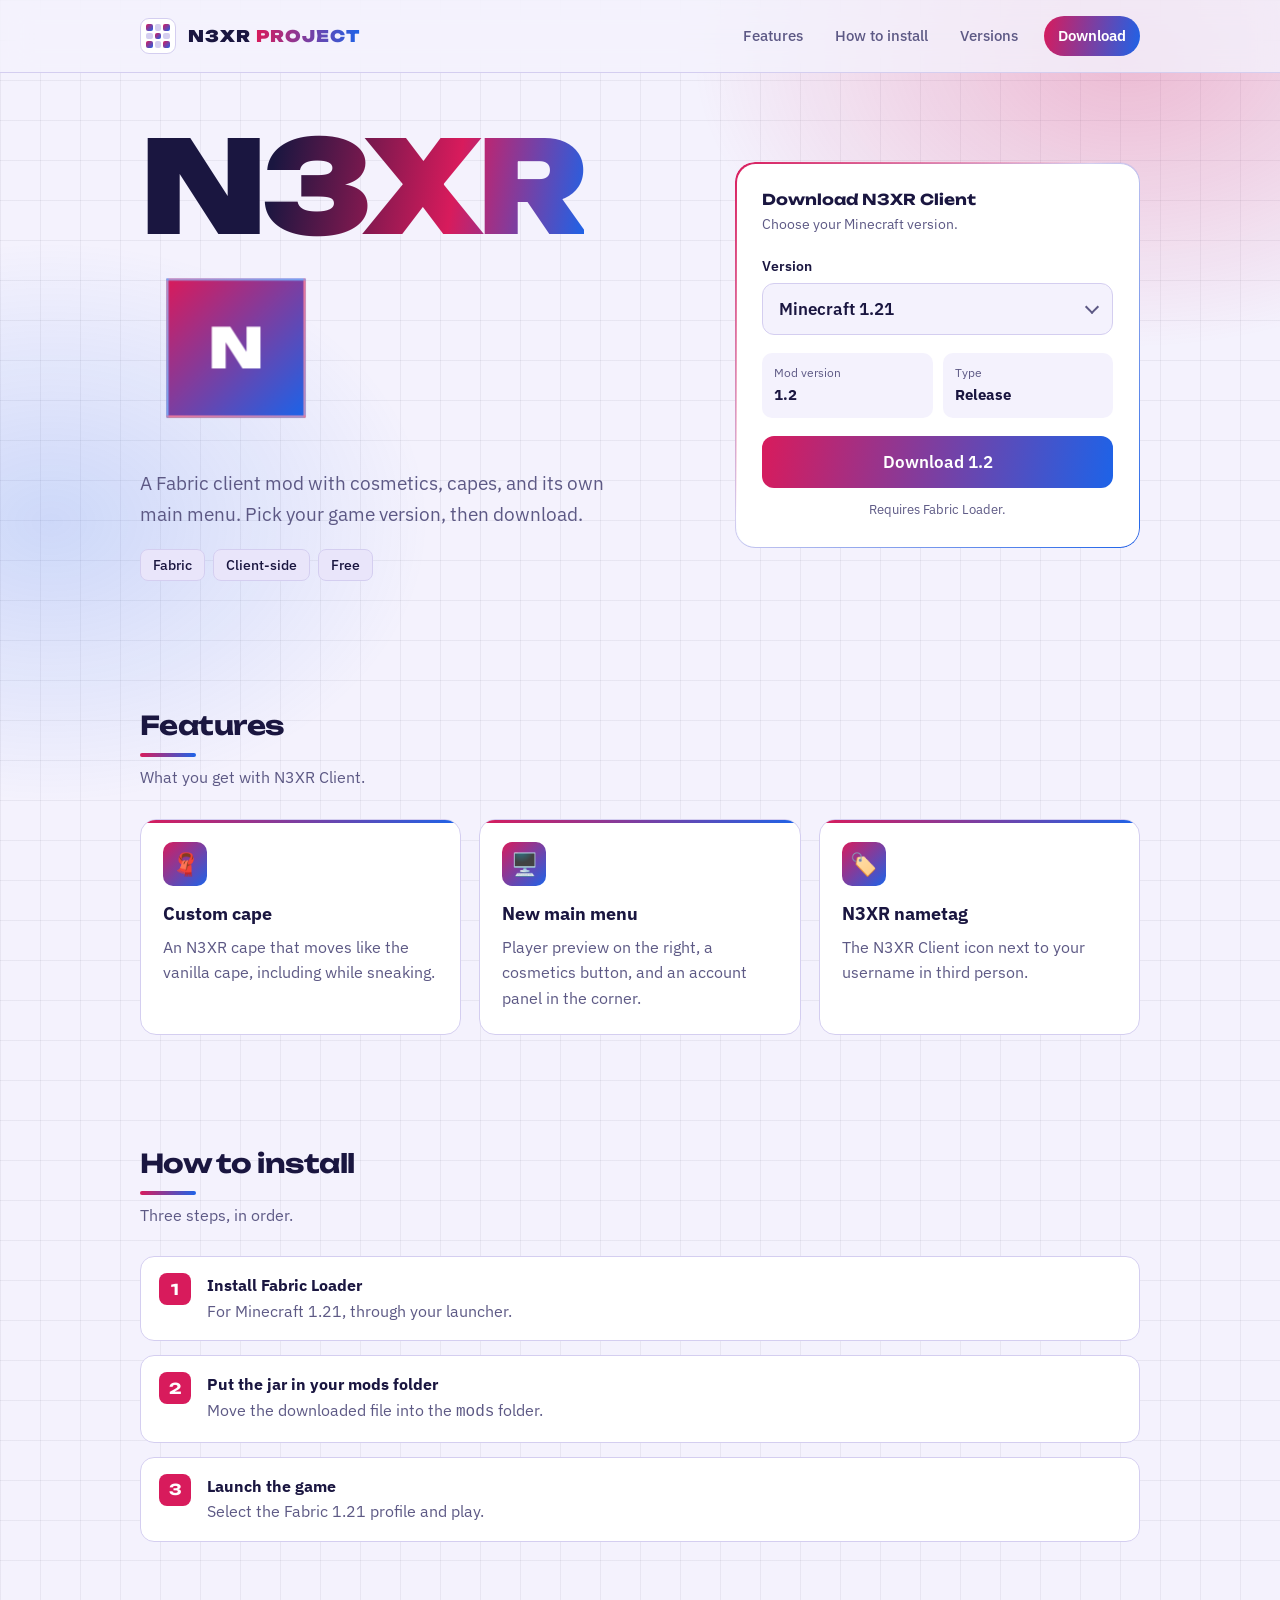
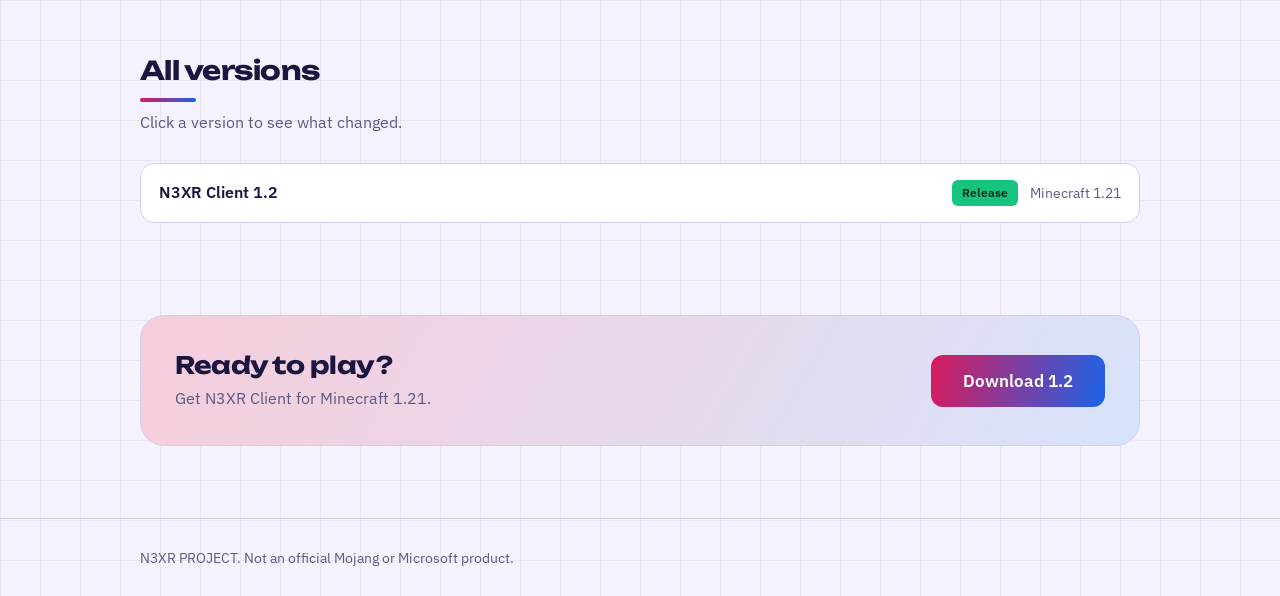
==== index.html @ c9360088 "Update index.html" ====
<!DOCTYPE html>
<html lang="en">
<head>
<meta charset="utf-8">
<meta name="viewport" content="width=device-width, initial-scale=1">
<title>N3XR PROJECT – N3XR Client</title>
<link rel="preconnect" href="https://fonts.googleapis.com">
<link rel="preconnect" href="https://fonts.gstatic.com" crossorigin>
<link href="https://fonts.googleapis.com/css2?family=Unbounded:wght@500;700;900&family=IBM+Plex+Sans:wght@400;500;600&display=swap" rel="stylesheet">
<style>
:root{
  --bg:#120e2e; --bg2:#1a1545; --card:#211b52; --ink:#f3f0ff; --muted:#b0aadd; --line:#3a3380;
  --a:#ff4f8b; --b:#5ee0ff; --on-a:#1a0a1f; --grid:rgba(255,255,255,.045);
  --display:"Unbounded","Arial Black",system-ui,sans-serif;
  --body:"IBM Plex Sans",system-ui,-apple-system,"Segoe UI",sans-serif;
}
@media (prefers-color-scheme:light){
  :root:not([data-theme="dark"]){
    --bg:#f4f2fd; --bg2:#e9e5fa; --card:#ffffff; --ink:#1a1640; --muted:#5d5985; --line:#d4cef0;
    --a:#d81b5c; --b:#1d63e8; --on-a:#ffffff; --grid:rgba(26,22,64,.06);
  }
}
*{box-sizing:border-box}
html{scroll-behavior:smooth;scroll-padding-top:84px}
body{margin:0;color:var(--ink);font:400 16px/1.6 var(--body);background:var(--bg);
  background-image:linear-gradient(var(--grid) 1px,transparent 1px),linear-gradient(90deg,var(--grid) 1px,transparent 1px);
  background-size:40px 40px}
a{color:inherit}
:focus-visible{outline:3px solid var(--b);outline-offset:3px}
.wrap{max-width:1040px;margin:0 auto;padding:0 20px}
header{position:sticky;top:0;z-index:20;background:color-mix(in srgb,var(--bg) 78%,transparent);-webkit-backdrop-filter:blur(14px);backdrop-filter:blur(14px);border-bottom:1.5px solid var(--line)}
header .wrap{display:flex;align-items:center;justify-content:space-between;gap:12px;height:72px}
.brand{display:flex;align-items:center;gap:12px;font:900 16px var(--display);letter-spacing:.06em;text-decoration:none}
.logo{width:36px;height:36px;border-radius:9px;display:grid;grid-template-columns:repeat(3,1fr);grid-template-rows:repeat(3,1fr);gap:2px;padding:5px;background:var(--card);border:1.5px solid var(--line)}
.logo i{border-radius:2px;background:var(--line)}
.logo i:nth-child(1),.logo i:nth-child(3),.logo i:nth-child(5),.logo i:nth-child(7),.logo i:nth-child(9){background:linear-gradient(135deg,var(--a),var(--b))}
.brand em{font-style:normal;background:linear-gradient(90deg,var(--a),var(--b));-webkit-background-clip:text;background-clip:text;color:transparent}
nav{display:flex;align-items:center;gap:4px}
nav a{text-decoration:none;color:var(--muted);font-weight:500;font-size:15px;padding:8px 14px;border-radius:999px;transition:background .15s,color .15s}
nav a:hover{color:var(--ink);background:var(--bg2)}
nav a.cta{margin-left:8px;color:var(--on-a);font-weight:600;background:linear-gradient(100deg,var(--a),var(--b))}
nav a.cta:hover{color:var(--on-a);filter:brightness(1.08)}
@media (max-width:640px){nav a:not(.cta){display:none}.brand{font-size:14px}}
.hero{display:grid;grid-template-columns:1.15fr .85fr;gap:48px;align-items:center;padding:56px 0 72px}
h1{font:900 clamp(56px,11vw,128px)/.9 var(--display);margin:0 0 24px;letter-spacing:-.04em;
  background:linear-gradient(100deg,var(--ink) 30%,var(--a) 70%,var(--b));-webkit-background-clip:text;background-clip:text;color:transparent}
.lead{font-size:19px;color:var(--muted);max-width:44ch;margin:0 0 20px}
.tags{display:flex;flex-wrap:wrap;gap:8px;padding:0;margin:0;list-style:none}
.tags li{border:1.5px solid var(--line);border-radius:8px;padding:4px 12px;font-size:14px;font-weight:500;background:var(--bg2)}

.dl{position:relative;background:var(--card);border:1.5px solid var(--line);border-radius:20px;padding:26px}
.dl::before{content:"";position:absolute;inset:-1.5px;border-radius:20px;padding:1.5px;
  background:linear-gradient(135deg,var(--a),transparent 45%,var(--b));
  -webkit-mask:linear-gradient(#000 0 0) content-box,linear-gradient(#000 0 0);-webkit-mask-composite:xor;mask-composite:exclude;pointer-events:none}
.dl h2{font:700 15px var(--display);margin:0 0 4px}
.dl .sm{color:var(--muted);font-size:14px;margin:0 0 20px}
label{display:block;font-weight:600;font-size:14px;margin-bottom:6px}
.selwrap{position:relative}
.selwrap::after{content:"";position:absolute;right:16px;top:50%;width:8px;height:8px;border-right:2px solid var(--muted);border-bottom:2px solid var(--muted);transform:translateY(-70%) rotate(45deg);pointer-events:none}
select{appearance:none;-webkit-appearance:none;width:100%;padding:14px 40px 14px 16px;font:600 17px var(--body);color:var(--ink);background:var(--bg);border:1.5px solid var(--line);border-radius:12px;cursor:pointer}
select:hover{border-color:var(--b)}
.info{display:grid;grid-template-columns:1fr 1fr;gap:10px;margin:18px 0}
.info div{background:var(--bg);border-radius:10px;padding:10px 12px}
.info small{display:block;color:var(--muted);font-size:12px}
.info b{font-size:15px}
.btn{display:block;width:100%;text-align:center;font:600 17px var(--body);padding:15px;border-radius:12px;text-decoration:none;border:0;cursor:pointer;
  color:var(--on-a);background:linear-gradient(100deg,var(--a),var(--b));transition:transform .15s,filter .15s}
.btn:hover{transform:translateY(-2px);filter:brightness(1.08)}
.btn[aria-disabled="true"]{opacity:.4;pointer-events:none}
.note{color:var(--muted);font-size:13px;text-align:center;margin:12px 0 0}

section{padding:56px 0}
h2.sec{font:700 26px var(--display);margin:0 0 8px;letter-spacing:-.02em}
.sub{color:var(--muted);margin:0 0 28px;max-width:60ch}
.feat{display:grid;grid-template-columns:repeat(auto-fit,minmax(250px,1fr));gap:18px}
.fc{background:var(--card);border:1.5px solid var(--line);border-radius:16px;padding:22px}
.fc .ic{width:44px;height:44px;border-radius:10px;display:grid;place-items:center;font-size:22px;margin-bottom:14px;background:linear-gradient(135deg,var(--a),var(--b))}
.fc h3{margin:0 0 6px;font-size:18px}
.fc p{margin:0;color:var(--muted)}

.steps{counter-reset:s;display:grid;gap:14px;padding:0;margin:0;list-style:none}
.steps li{counter-increment:s;display:flex;gap:16px;align-items:flex-start;background:var(--card);border:1.5px solid var(--line);border-radius:14px;padding:16px 18px}
.steps li::before{content:counter(s);flex:none;width:32px;height:32px;border-radius:8px;background:var(--a);color:var(--on-a);font:700 15px var(--display);display:grid;place-items:center}
.steps b{display:block}
.steps span{color:var(--muted)}

.v{background:var(--card);border:1.5px solid var(--line);border-radius:14px;margin-bottom:12px}
.v summary{display:flex;flex-wrap:wrap;align-items:center;gap:12px;padding:16px 18px;cursor:pointer;list-style:none}
.v summary::-webkit-details-marker{display:none}
.v .name{font-weight:600;flex:1 1 200px}
.v .meta{color:var(--muted);font-size:14px}
.badge{font-size:12px;font-weight:600;padding:3px 10px;border-radius:6px}
.release{background:#16c47f;color:#04271a}.beta{background:#ffc247;color:#3d2600}.alpha{background:#ff7a9a;color:#3d0618}
.v .body{padding:4px 18px 18px;border-top:1px solid var(--line)}
.v ul{margin:14px 0;padding-left:20px}
.v .btn{display:inline-block;width:auto;padding:10px 22px;font-size:15px}
footer{border-top:1px solid var(--line);padding:28px 0;color:var(--muted);font-size:14px}

body::before{content:"";position:fixed;inset:0;z-index:-1;pointer-events:none;
  background:radial-gradient(620px 420px at 88% 6%,color-mix(in srgb,var(--a) 26%,transparent),transparent 70%),
  radial-gradient(540px 400px at 4% 58%,color-mix(in srgb,var(--b) 18%,transparent),transparent 70%)}
.titlerow{display:flex;align-items:center;flex-wrap:wrap;gap:8px 20px;margin-bottom:24px}
.titlerow h1{margin:0}
.stage{--s:clamp(72px,16vw,128px);width:calc(var(--s)*1.5);height:calc(var(--s)*1.5);display:grid;place-items:center;perspective:800px}
.cube{position:relative;width:var(--s);height:var(--s);transform-style:preserve-3d;animation:spin 18s linear infinite}
.cube b{position:absolute;inset:0;display:grid;place-items:center;font:900 calc(var(--s)*.4) var(--display);color:var(--on-a);
  border:2px solid rgba(255,255,255,.4);background:linear-gradient(135deg,var(--a),var(--b))}
.cube b:nth-child(1){transform:translateZ(calc(var(--s)/2))}
.cube b:nth-child(2){transform:rotateY(90deg) translateZ(calc(var(--s)/2));filter:brightness(.85)}
.cube b:nth-child(3){transform:rotateY(180deg) translateZ(calc(var(--s)/2));filter:brightness(.7)}
.cube b:nth-child(4){transform:rotateY(-90deg) translateZ(calc(var(--s)/2));filter:brightness(.85)}
.cube b:nth-child(5){transform:rotateX(90deg) translateZ(calc(var(--s)/2));filter:brightness(1.15)}
.cube b:nth-child(6){transform:rotateX(-90deg) translateZ(calc(var(--s)/2));filter:brightness(.6)}
@keyframes spin{from{transform:rotateX(-24deg) rotateY(0)}to{transform:rotateX(-24deg) rotateY(360deg)}}
h2.sec::after{content:"";display:block;width:56px;height:4px;border-radius:4px;margin-top:12px;background:linear-gradient(90deg,var(--a),var(--b))}
.fc{position:relative;overflow:hidden;transition:transform .2s,border-color .2s}
.fc::before{content:"";position:absolute;left:0;right:0;top:0;height:3px;background:linear-gradient(90deg,var(--a),var(--b))}
.fc:hover{transform:translateY(-4px);border-color:var(--b)}
.steps li{transition:border-color .2s}.steps li:hover{border-color:var(--a)}
.v{transition:border-color .2s}.v:hover,.v[open]{border-color:var(--b)}
.band{padding:24px 0 72px}
.bandin{display:flex;flex-wrap:wrap;align-items:center;justify-content:space-between;gap:20px;padding:34px;border-radius:24px;border:1.5px solid var(--line);
  background:linear-gradient(120deg,color-mix(in srgb,var(--a) 22%,var(--card)),color-mix(in srgb,var(--b) 18%,var(--card)))}
.bandin h2{font:700 24px var(--display);margin:0 0 6px;letter-spacing:-.02em}
.bandin p{margin:0;color:var(--muted)}
.bandin .btn{width:auto;padding:15px 32px}
@media (max-width:760px){.bandin{padding:26px}.bandin .btn{width:100%}}
@media (prefers-reduced-motion:reduce){.cube{animation:none;transform:rotateX(-24deg) rotateY(-30deg)}.fc,.steps li,.v{transition:none}}
@media (max-width:760px){.hero{grid-template-columns:1fr;gap:36px;padding-top:32px}}
@media (prefers-reduced-motion:reduce){html{scroll-behavior:auto}.btn{transition:none}}
</style>
</head>
<body>
<header>
  <div class="wrap">
    <a class="brand" href="#" aria-label="N3XR PROJECT">
      <span class="logo" aria-hidden="true"><i></i><i></i><i></i><i></i><i></i><i></i><i></i><i></i><i></i></span>
      <span>N3XR <em>PROJECT</em></span>
    </a>
    <nav aria-label="Main navigation">
      <a href="#fitur">Features</a>
      <a href="#pasang">How to install</a>
      <a href="#versi">Versions</a>
      <a class="cta" href="#unduh">Download</a>
    </nav>
  </div>
</header>

<main class="wrap">
  <div class="hero">
    <div>
      <div class="titlerow">
        <h1>N3XR</h1>
        <div class="stage" aria-hidden="true"><div class="cube"><b>N</b><b>3</b><b>X</b><b>R</b><b></b><b></b></div></div>
      </div>
      <p class="lead">A Fabric client mod with cosmetics, capes, and its own main menu. Pick your game version, then download.</p>
      <ul class="tags" aria-label="Quick info"><li>Fabric</li><li>Client-side</li><li>Free</li></ul>
    </div>

    <div class="dl" id="unduh" role="group" aria-labelledby="dl-title">
      <h2 id="dl-title">Download N3XR Client</h2>
      <p class="sm">Choose your Minecraft version.</p>
      <label for="sel-mc">Version</label>
      <div class="selwrap"><select id="sel-mc"></select></div>
      <div class="info" aria-live="polite">
        <div><small>Mod version</small><b id="i-ver">-</b></div>
        <div><small>Type</small><b id="i-type">-</b></div>
      </div>
      <a class="btn" id="dl-btn" href="#">Download</a>
      <p class="note" id="note"></p>
    </div>
  </div>

  <section id="fitur">
    <h2 class="sec">Features</h2>
    <p class="sub">What you get with N3XR Client.</p>
    <div class="feat" id="features"></div>
  </section>

  <section id="pasang">
    <h2 class="sec">How to install</h2>
    <p class="sub">Three steps, in order.</p>
    <ol class="steps">
      <li><div><b>Install Fabric Loader</b><span>For Minecraft 1.21, through your launcher.</span></div></li>
      <li><div><b>Put the jar in your mods folder</b><span>Move the downloaded file into the <code>mods</code> folder.</span></div></li>
      <li><div><b>Launch the game</b><span>Select the Fabric 1.21 profile and play.</span></div></li>
    </ol>
  </section>

  <section id="versi">
    <h2 class="sec">All versions</h2>
    <p class="sub">Click a version to see what changed.</p>
    <div id="list"></div>
  </section>
  <section class="band" aria-label="Download">
    <div class="bandin">
      <div><h2>Ready to play?</h2><p>Get N3XR Client for Minecraft 1.21.</p></div>
      <a class="btn" id="band-btn" href="#">Download</a>
    </div>
  </section>
</main>

<footer><div class="wrap">N3XR PROJECT. Not an official Mojang or Microsoft product.</div></footer>

<script>
/* ============ EDIT THIS SECTION ============ */

const FEATURES = [
  {i:"🧣", t:"Custom cape", d:"An N3XR cape that moves like the vanilla cape, including while sneaking."},
  {i:"🖥️", t:"New main menu", d:"Player preview on the right, a cosmetics button, and an account panel in the corner."},
  {i:"🏷️", t:"N3XR nametag", d:"The N3XR Client icon next to your username in third person."}
];

/* Add new versions at the top. type: "release" | "beta" | "alpha" */
const VERSIONS = [
  { version:"1.2", type:"release", mc:"1.21", date:"",
    url:"https://sfile.co/SjleaJq7cVg",
    changelog:["N3XR Client 1.2 for Minecraft 1.21."] }
];
/* ========================================= */

const $ = id => document.getElementById(id);
const typeLabel = {release:"Release", beta:"Beta", alpha:"Alpha"};

const mcList = [...new Set(VERSIONS.map(v => v.mc))];
$("sel-mc").innerHTML = mcList.map(m => `<option value="${m}">Minecraft ${m}</option>`).join("");

function pick(){
  const v = VERSIONS.find(x => x.mc === $("sel-mc").value);
  $("i-ver").textContent = v.version;
  $("i-type").textContent = typeLabel[v.type];
  $("dl-btn").href = v.url; $("dl-btn").target = "_blank"; $("dl-btn").rel = "noopener";
  $("dl-btn").textContent = "Download " + v.version;
  $("note").textContent = "Requires Fabric Loader.";
  $("band-btn").href = v.url; $("band-btn").target = "_blank"; $("band-btn").rel = "noopener"; $("band-btn").textContent = "Download " + v.version;
}
$("sel-mc").onchange = pick; pick();

$("features").innerHTML = FEATURES.map(f =>
  `<div class="fc"><div class="ic" aria-hidden="true">${f.i}</div><h3>${f.t}</h3><p>${f.d}</p></div>`).join("");

$("list").innerHTML = VERSIONS.map(v => `
  <details class="v">
    <summary>
      <span class="name">N3XR Client ${v.version}</span>
      <span class="badge ${v.type}">${typeLabel[v.type]}</span>
      <span class="meta">Minecraft ${v.mc}${v.date ? " · " + v.date : ""}</span>
    </summary>
    <div class="body">
      <ul>${v.changelog.map(c => `<li>${c}</li>`).join("")}</ul>
      <a class="btn" href="${v.url}" target="_blank" rel="noopener">Download ${v.version}</a>
    </div>
  </details>`).join("");
</script>
</body>
</html>
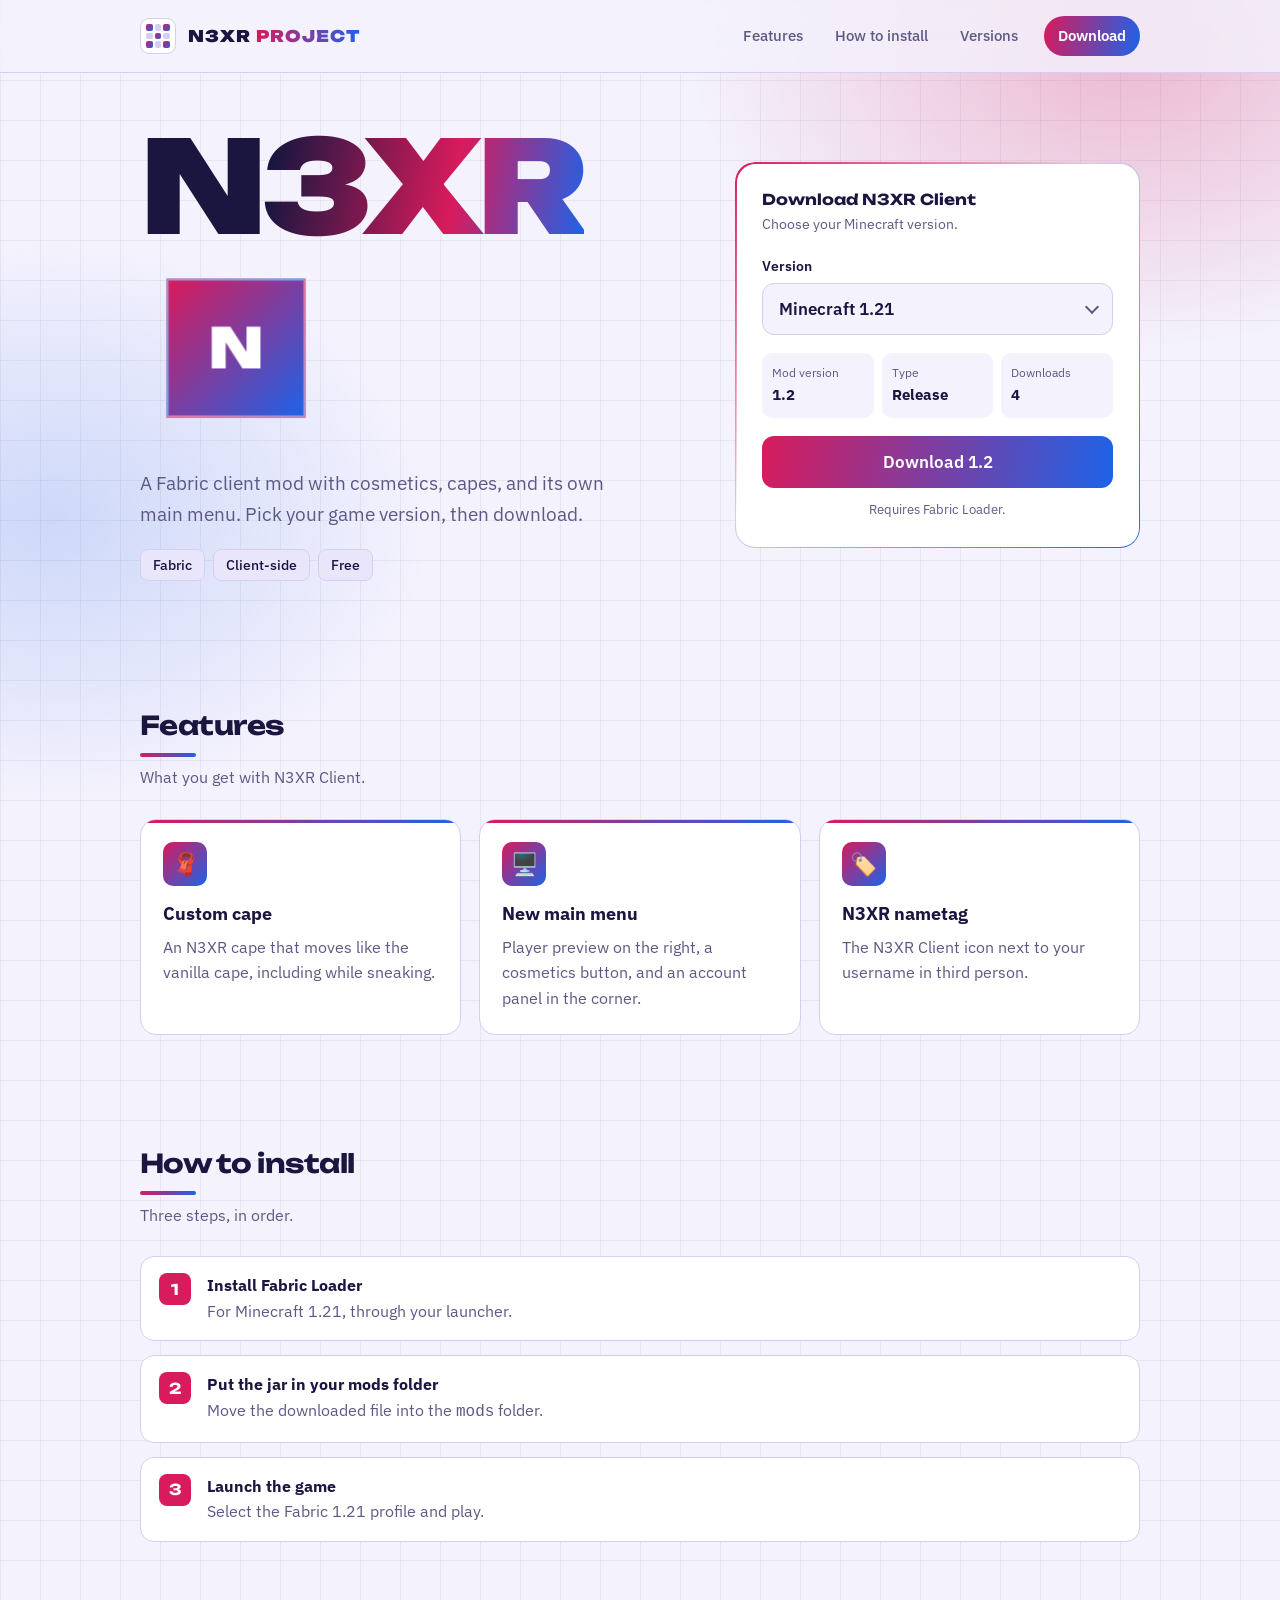
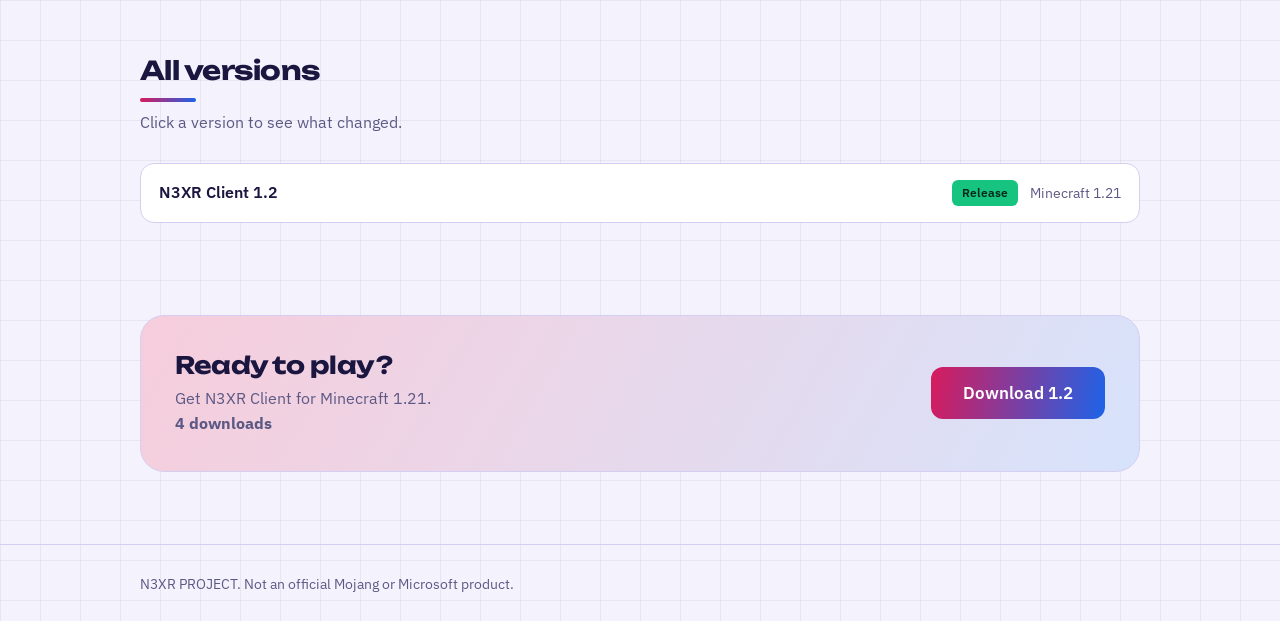
==== commit b745c606: "Update index.html" ====
--- a/index.html
+++ b/index.html
@@ -59,8 +59,8 @@
 .selwrap::after{content:"";position:absolute;right:16px;top:50%;width:8px;height:8px;border-right:2px solid var(--muted);border-bottom:2px solid var(--muted);transform:translateY(-70%) rotate(45deg);pointer-events:none}
 select{appearance:none;-webkit-appearance:none;width:100%;padding:14px 40px 14px 16px;font:600 17px var(--body);color:var(--ink);background:var(--bg);border:1.5px solid var(--line);border-radius:12px;cursor:pointer}
 select:hover{border-color:var(--b)}
-.info{display:grid;grid-template-columns:1fr 1fr;gap:10px;margin:18px 0}
-.info div{background:var(--bg);border-radius:10px;padding:10px 12px}
+.info{display:grid;grid-template-columns:repeat(3,1fr);gap:8px;margin:18px 0}
+.info div{background:var(--bg);border-radius:10px;padding:10px}
 .info small{display:block;color:var(--muted);font-size:12px}
 .info b{font-size:15px}
 .btn{display:block;width:100%;text-align:center;font:600 17px var(--body);padding:15px;border-radius:12px;text-decoration:none;border:0;cursor:pointer;
@@ -165,6 +165,7 @@
       <div class="info" aria-live="polite">
         <div><small>Mod version</small><b id="i-ver">-</b></div>
         <div><small>Type</small><b id="i-type">-</b></div>
+        <div><small>Downloads</small><b id="i-dl">-</b></div>
       </div>
       <a class="btn" id="dl-btn" href="#">Download</a>
       <p class="note" id="note"></p>
@@ -194,7 +195,7 @@
   </section>
   <section class="band" aria-label="Download">
     <div class="bandin">
-      <div><h2>Ready to play?</h2><p>Get N3XR Client for Minecraft 1.21.</p></div>
+      <div><h2>Ready to play?</h2><p>Get N3XR Client for Minecraft 1.21.<br><strong id="band-dl"></strong></p></div>
       <a class="btn" id="band-btn" href="#">Download</a>
     </div>
   </section>
@@ -251,6 +252,31 @@
       <a class="btn" href="${v.url}" target="_blank" rel="noopener">Download ${v.version}</a>
     </div>
   </details>`).join("");
+
+/* ===== Download counter =====
+   base = number shown on sfile for this file (update it by hand now and then).
+   The live part counts clicks on the Download buttons of this site. */
+const COUNTER = { base: 4, api: "https://abacus.jasoncameron.dev", ns: "rapz132-n3xr", key: "downloads" };
+let live = 0, counted = false;
+function showDl(){
+  const n = (COUNTER.base + live).toLocaleString("en-US");
+  $("i-dl").textContent = n;
+  $("band-dl").textContent = n + " downloads";
+}
+showDl();
+fetch(`${COUNTER.api}/get/${COUNTER.ns}/${COUNTER.key}`)
+  .then(r => r.ok ? r.json() : {value:0})
+  .then(d => { live = d.value || 0; showDl(); })
+  .catch(showDl);
+function countClick(){
+  if(counted) return; counted = true;
+  fetch(`${COUNTER.api}/hit/${COUNTER.ns}/${COUNTER.key}`)
+    .then(r => r.json()).then(d => { live = d.value; showDl(); })
+    .catch(() => { live++; showDl(); });
+}
+$("dl-btn").addEventListener("click", countClick);
+$("band-btn").addEventListener("click", countClick);
+document.querySelectorAll(".v .btn").forEach(b => b.addEventListener("click", countClick));
 </script>
 </body>
 </html>
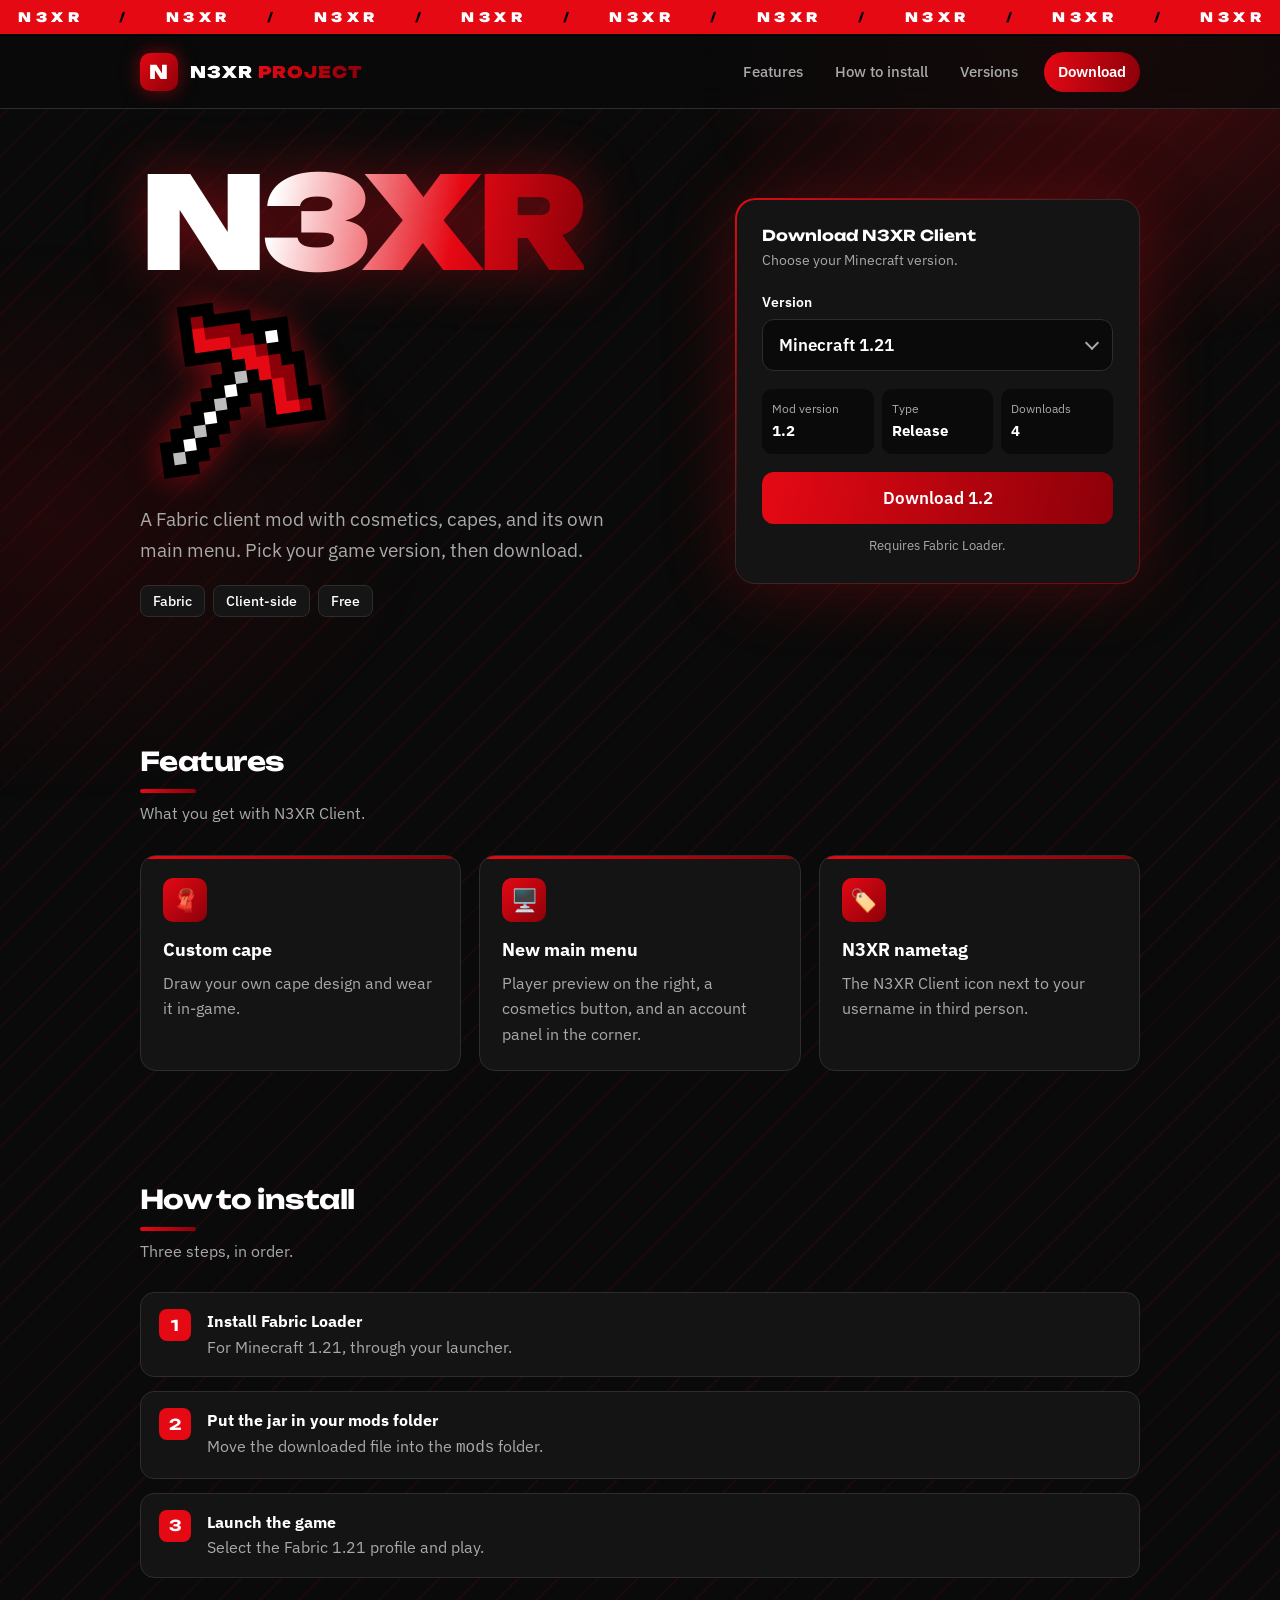
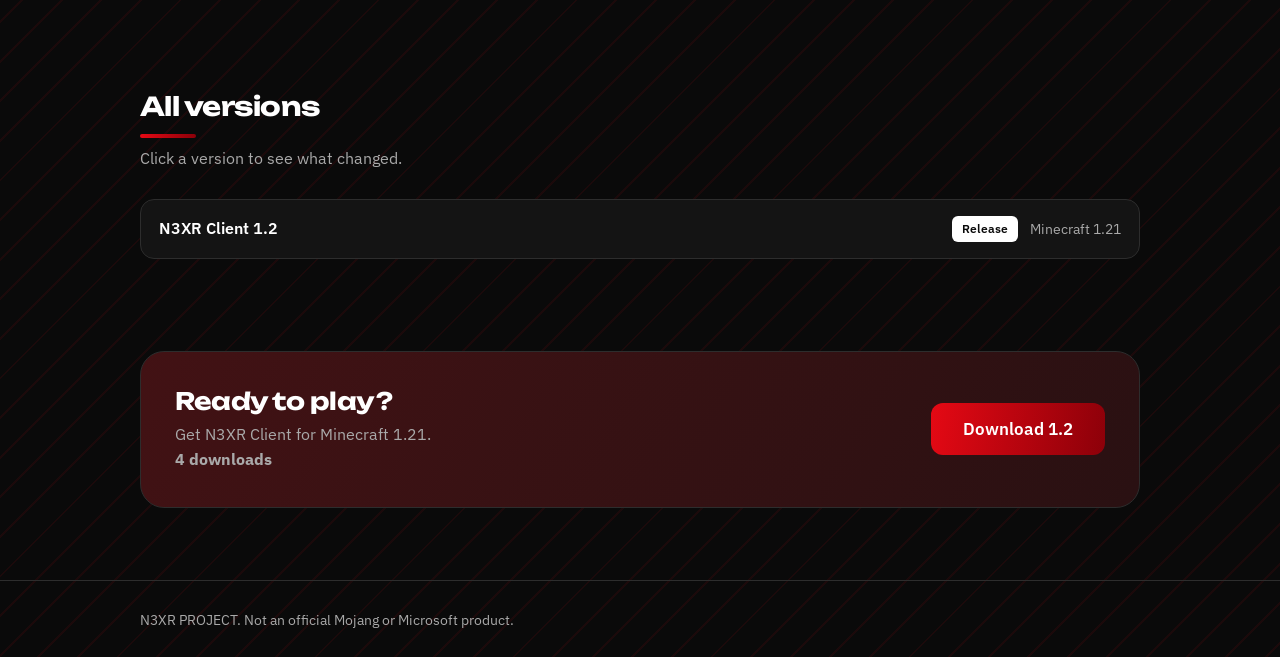
==== commit 79b151ff: "Update index.html" ====
--- a/index.html
+++ b/index.html
@@ -9,31 +9,22 @@
 <link href="https://fonts.googleapis.com/css2?family=Unbounded:wght@500;700;900&family=IBM+Plex+Sans:wght@400;500;600&display=swap" rel="stylesheet">
 <style>
 :root{
-  --bg:#120e2e; --bg2:#1a1545; --card:#211b52; --ink:#f3f0ff; --muted:#b0aadd; --line:#3a3380;
-  --a:#ff4f8b; --b:#5ee0ff; --on-a:#1a0a1f; --grid:rgba(255,255,255,.045);
+  --bg:#0a0a0a; --bg2:#151515; --card:#141414; --ink:#ffffff; --muted:#a9a9a9; --line:#2d2d2d;
+  --a:#e50914; --b:#8c0009; --on-a:#ffffff; --grid:rgba(255,255,255,.05);
   --display:"Unbounded","Arial Black",system-ui,sans-serif;
   --body:"IBM Plex Sans",system-ui,-apple-system,"Segoe UI",sans-serif;
-}
-@media (prefers-color-scheme:light){
-  :root:not([data-theme="dark"]){
-    --bg:#f4f2fd; --bg2:#e9e5fa; --card:#ffffff; --ink:#1a1640; --muted:#5d5985; --line:#d4cef0;
-    --a:#d81b5c; --b:#1d63e8; --on-a:#ffffff; --grid:rgba(26,22,64,.06);
-  }
 }
 *{box-sizing:border-box}
 html{scroll-behavior:smooth;scroll-padding-top:84px}
 body{margin:0;color:var(--ink);font:400 16px/1.6 var(--body);background:var(--bg);
-  background-image:linear-gradient(var(--grid) 1px,transparent 1px),linear-gradient(90deg,var(--grid) 1px,transparent 1px);
-  background-size:40px 40px}
+  background-image:repeating-linear-gradient(135deg,transparent 0 26px,rgba(229,9,20,.08) 26px 28px)}
 a{color:inherit}
 :focus-visible{outline:3px solid var(--b);outline-offset:3px}
 .wrap{max-width:1040px;margin:0 auto;padding:0 20px}
 header{position:sticky;top:0;z-index:20;background:color-mix(in srgb,var(--bg) 78%,transparent);-webkit-backdrop-filter:blur(14px);backdrop-filter:blur(14px);border-bottom:1.5px solid var(--line)}
 header .wrap{display:flex;align-items:center;justify-content:space-between;gap:12px;height:72px}
 .brand{display:flex;align-items:center;gap:12px;font:900 16px var(--display);letter-spacing:.06em;text-decoration:none}
-.logo{width:36px;height:36px;border-radius:9px;display:grid;grid-template-columns:repeat(3,1fr);grid-template-rows:repeat(3,1fr);gap:2px;padding:5px;background:var(--card);border:1.5px solid var(--line)}
-.logo i{border-radius:2px;background:var(--line)}
-.logo i:nth-child(1),.logo i:nth-child(3),.logo i:nth-child(5),.logo i:nth-child(7),.logo i:nth-child(9){background:linear-gradient(135deg,var(--a),var(--b))}
+.logo{width:38px;height:38px;border-radius:10px;display:grid;place-items:center;background:linear-gradient(135deg,var(--a),var(--b));font:900 19px var(--display);color:#fff;box-shadow:0 0 18px color-mix(in srgb,var(--a) 50%,transparent)}
 .brand em{font-style:normal;background:linear-gradient(90deg,var(--a),var(--b));-webkit-background-clip:text;background-clip:text;color:transparent}
 nav{display:flex;align-items:center;gap:4px}
 nav a{text-decoration:none;color:var(--muted);font-weight:500;font-size:15px;padding:8px 14px;border-radius:999px;transition:background .15s,color .15s}
@@ -90,7 +81,7 @@
 .v .name{font-weight:600;flex:1 1 200px}
 .v .meta{color:var(--muted);font-size:14px}
 .badge{font-size:12px;font-weight:600;padding:3px 10px;border-radius:6px}
-.release{background:#16c47f;color:#04271a}.beta{background:#ffc247;color:#3d2600}.alpha{background:#ff7a9a;color:#3d0618}
+.release{background:#fff;color:#0a0a0a}.beta{background:#3a3a3a;color:#fff}.alpha{background:var(--a);color:#fff}
 .v .body{padding:4px 18px 18px;border-top:1px solid var(--line)}
 .v ul{margin:14px 0;padding-left:20px}
 .v .btn{display:inline-block;width:auto;padding:10px 22px;font-size:15px}
@@ -126,15 +117,29 @@
 .bandin .btn{width:auto;padding:15px 32px}
 @media (max-width:760px){.bandin{padding:26px}.bandin .btn{width:100%}}
 @media (prefers-reduced-motion:reduce){.cube{animation:none;transform:rotateX(-24deg) rotateY(-30deg)}.fc,.steps li,.v{transition:none}}
+
+.ticker{background:var(--a);color:#fff;overflow:hidden;white-space:nowrap;border-bottom:2px solid #000}
+.track{display:flex;width:max-content;animation:slide 40s linear infinite}
+.track span{font:900 13px/34px var(--display);letter-spacing:.35em;padding:0 18px}
+.track span::after{content:"/";margin-left:36px;color:#000}
+@keyframes slide{to{transform:translateX(-50%)}}
+.dl{box-shadow:0 0 70px color-mix(in srgb,var(--a) 28%,transparent)}
+h1{text-shadow:none;filter:drop-shadow(0 0 28px color-mix(in srgb,var(--a) 45%,transparent))}
+@media (prefers-reduced-motion:reduce){.track{animation:none}}
+
+.mc{width:100%;height:100%;overflow:visible;transform:rotate(-8deg);filter:drop-shadow(0 0 16px color-mix(in srgb,var(--a) 55%,transparent));animation:bob 3.2s ease-in-out infinite}
+@keyframes bob{50%{transform:rotate(-8deg) translateY(-8px)}}
+@media (prefers-reduced-motion:reduce){.mc{animation:none}}
 @media (max-width:760px){.hero{grid-template-columns:1fr;gap:36px;padding-top:32px}}
 @media (prefers-reduced-motion:reduce){html{scroll-behavior:auto}.btn{transition:none}}
 </style>
 </head>
 <body>
+<div class="ticker" aria-hidden="true"><div class="track" id="track"></div></div>
 <header>
   <div class="wrap">
     <a class="brand" href="#" aria-label="N3XR PROJECT">
-      <span class="logo" aria-hidden="true"><i></i><i></i><i></i><i></i><i></i><i></i><i></i><i></i><i></i></span>
+      <span class="logo" aria-hidden="true">N</span>
       <span>N3XR <em>PROJECT</em></span>
     </a>
     <nav aria-label="Main navigation">
@@ -151,7 +156,7 @@
     <div>
       <div class="titlerow">
         <h1>N3XR</h1>
-        <div class="stage" aria-hidden="true"><div class="cube"><b>N</b><b>3</b><b>X</b><b>R</b><b></b><b></b></div></div>
+        <div class="stage" aria-hidden="true"><svg class="mc" id="mc" viewBox="0 0 16 16" shape-rendering="crispEdges"></svg></div>
       </div>
       <p class="lead">A Fabric client mod with cosmetics, capes, and its own main menu. Pick your game version, then download.</p>
       <ul class="tags" aria-label="Quick info"><li>Fabric</li><li>Client-side</li><li>Free</li></ul>
@@ -207,7 +212,7 @@
 /* ============ EDIT THIS SECTION ============ */
 
 const FEATURES = [
-  {i:"🧣", t:"Custom cape", d:"An N3XR cape that moves like the vanilla cape, including while sneaking."},
+  {i:"🧣", t:"Custom cape", d:"Draw your own cape design and wear it in-game."},
   {i:"🖥️", t:"New main menu", d:"Player preview on the right, a cosmetics button, and an account panel in the corner."},
   {i:"🏷️", t:"N3XR nametag", d:"The N3XR Client icon next to your username in third person."}
 ];
@@ -277,6 +282,25 @@
 $("dl-btn").addEventListener("click", countClick);
 $("band-btn").addEventListener("click", countClick);
 document.querySelectorAll(".v .btn").forEach(b => b.addEventListener("click", countClick));
+
+document.getElementById("track").innerHTML = Array(60).fill("<span>N3XR</span>").join("");
+
+/* pixel-art pickaxe (gambar sendiri, bukan aset Minecraft) */
+(function(){
+  const N=16, px={}, col={W:"#ffffff",G:"#bdbdbd",R:"#e50914",D:"#8c0009"};
+  for(let i=0;i<10;i++) px[(2+i)+","+(13-i)] = i%2 ? "W" : "G";
+  for(let y=0;y<N;y++) for(let x=0;x<N;x++){
+    const dx=x-3, dy=12-y, d=Math.hypot(dx,dy), a=Math.atan2(dy,dx)*180/Math.PI;
+    if(d>=8.2 && d<=10.4 && a>=8 && a<=82) px[x+","+y] = d>9.4 ? "D" : "R";
+  }
+  const out={};
+  Object.keys(px).forEach(k=>{const [x,y]=k.split(",").map(Number);
+    for(let i=-1;i<=1;i++)for(let j=-1;j<=1;j++){const kk=(x+i)+","+(y+j); if(!px[kk]) out[kk]=1;}});
+  let g="";
+  Object.keys(out).forEach(k=>{const [x,y]=k.split(",");g+=`<rect x="${x}" y="${y}" width="1" height="1" fill="#000"/>`;});
+  Object.keys(px).forEach(k=>{const [x,y]=k.split(",");g+=`<rect x="${x}" y="${y}" width="1" height="1" fill="${col[px[k]]}"/>`;});
+  document.getElementById("mc").innerHTML=g;
+})();
 </script>
 </body>
 </html>
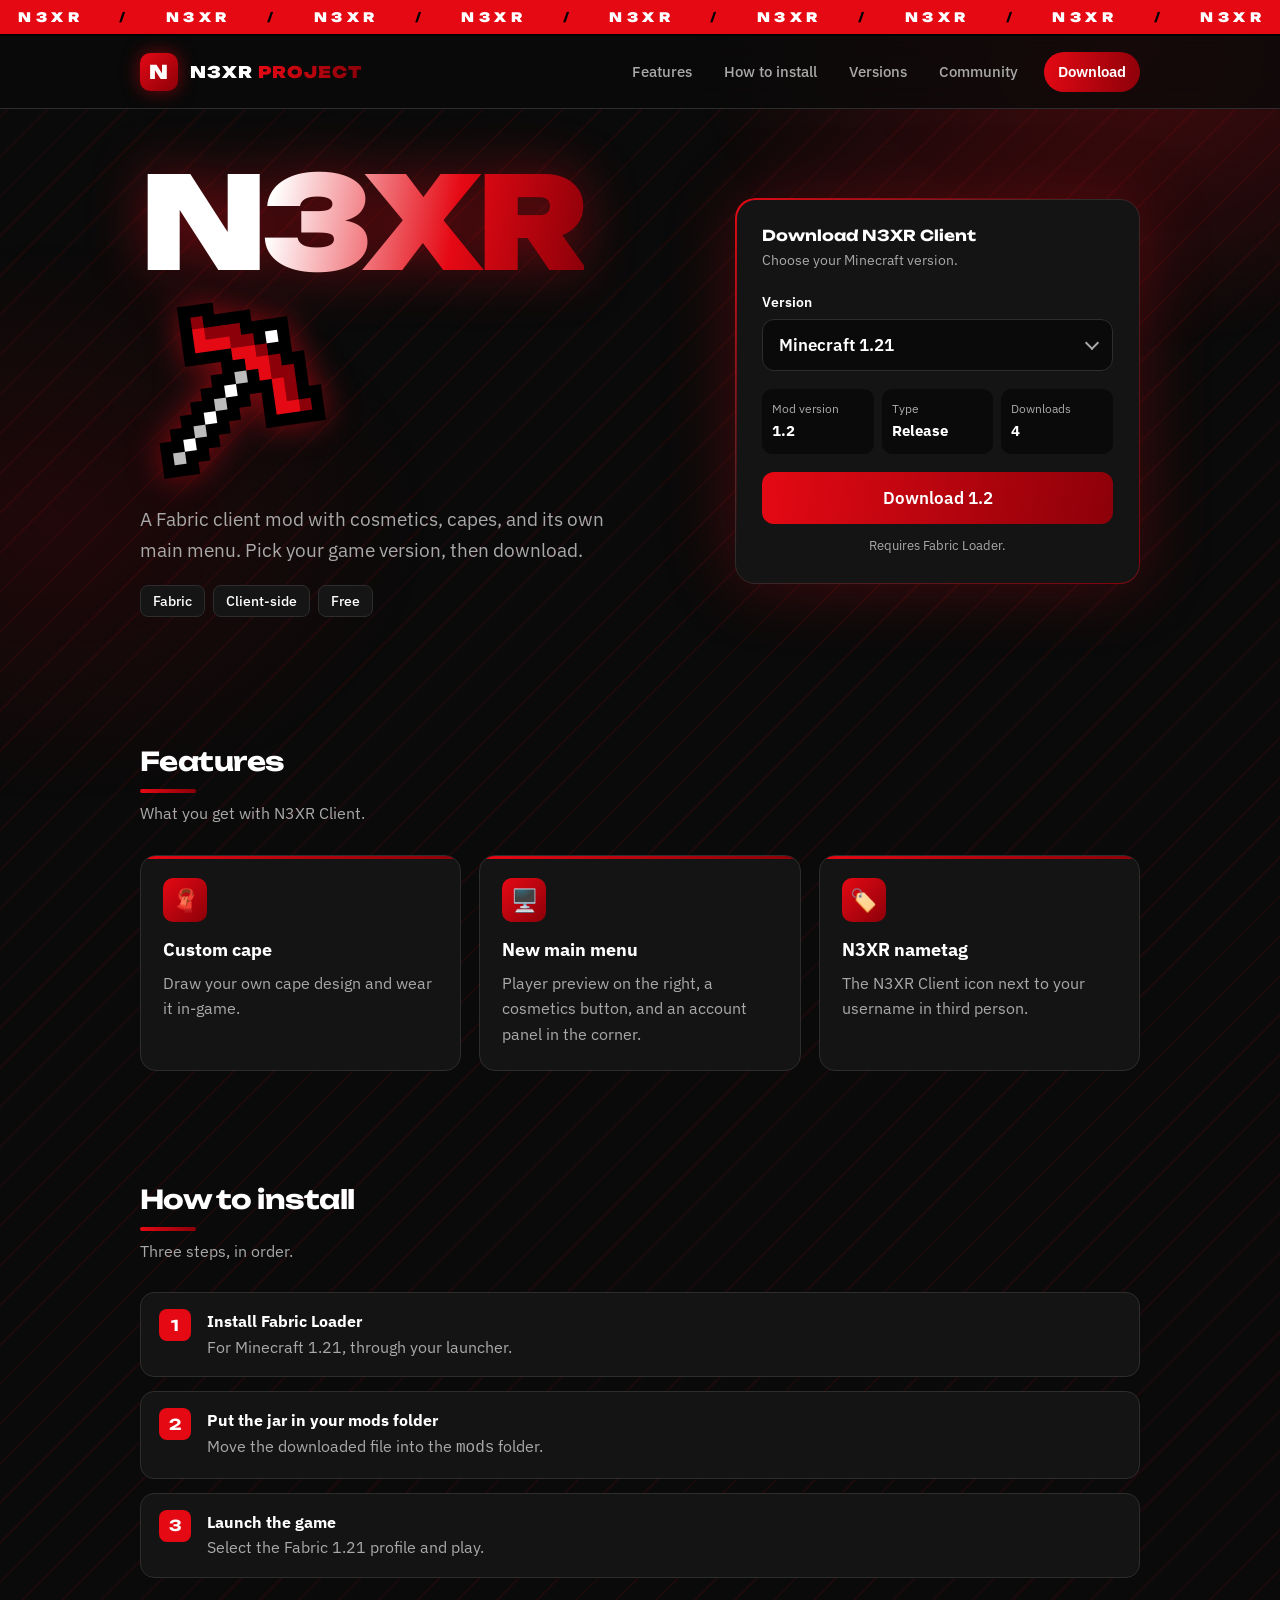
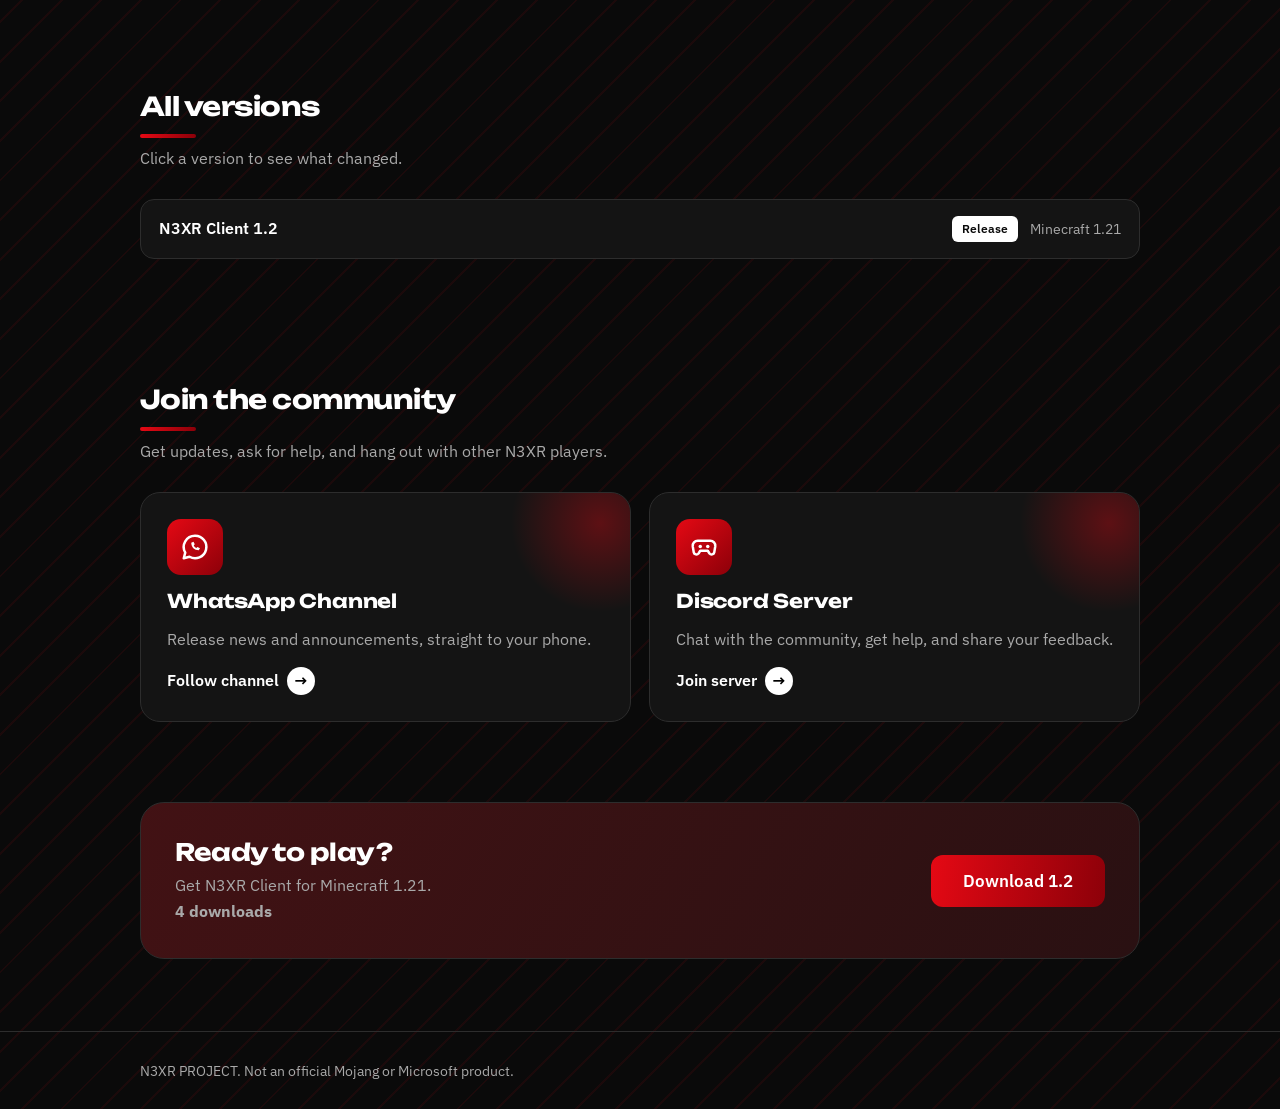
==== commit 5e2866f9: "Update index.html" ====
--- a/index.html
+++ b/index.html
@@ -130,6 +130,19 @@
 .mc{width:100%;height:100%;overflow:visible;transform:rotate(-8deg);filter:drop-shadow(0 0 16px color-mix(in srgb,var(--a) 55%,transparent));animation:bob 3.2s ease-in-out infinite}
 @keyframes bob{50%{transform:rotate(-8deg) translateY(-8px)}}
 @media (prefers-reduced-motion:reduce){.mc{animation:none}}
+
+.soc-grid{display:grid;grid-template-columns:repeat(auto-fit,minmax(280px,1fr));gap:18px}
+.soc{position:relative;display:flex;flex-direction:column;gap:14px;padding:26px;border-radius:20px;text-decoration:none;background:var(--card);border:1.5px solid var(--line);overflow:hidden;transition:transform .2s,border-color .2s,box-shadow .2s}
+.soc::after{content:"";position:absolute;right:-60px;top:-60px;width:180px;height:180px;border-radius:50%;background:radial-gradient(circle,color-mix(in srgb,var(--a) 35%,transparent),transparent 70%);pointer-events:none}
+.soc:hover{transform:translateY(-5px);border-color:var(--a);box-shadow:0 14px 40px color-mix(in srgb,var(--a) 25%,transparent)}
+.soc .ico{width:56px;height:56px;border-radius:14px;display:grid;place-items:center;background:linear-gradient(135deg,var(--a),var(--b));color:#fff}
+.soc .ico svg{width:30px;height:30px}
+.soc h3{margin:0;font:700 19px var(--display);letter-spacing:-.01em}
+.soc p{margin:0;color:var(--muted);flex:1}
+.soc .go{display:inline-flex;align-items:center;gap:8px;font-weight:600;color:#fff}
+.soc .go span{display:inline-grid;place-items:center;width:28px;height:28px;border-radius:50%;background:#fff;color:#000;transition:transform .2s}
+.soc:hover .go span{transform:translateX(5px)}
+@media (prefers-reduced-motion:reduce){.soc,.soc .go span{transition:none}}
 @media (max-width:760px){.hero{grid-template-columns:1fr;gap:36px;padding-top:32px}}
 @media (prefers-reduced-motion:reduce){html{scroll-behavior:auto}.btn{transition:none}}
 </style>
@@ -146,6 +159,7 @@
       <a href="#fitur">Features</a>
       <a href="#pasang">How to install</a>
       <a href="#versi">Versions</a>
+      <a href="#community">Community</a>
       <a class="cta" href="#unduh">Download</a>
     </nav>
   </div>
@@ -198,6 +212,25 @@
     <p class="sub">Click a version to see what changed.</p>
     <div id="list"></div>
   </section>
+  <section id="community">
+    <h2 class="sec">Join the community</h2>
+    <p class="sub">Get updates, ask for help, and hang out with other N3XR players.</p>
+    <div class="soc-grid">
+      <a class="soc" href="https://whatsapp.com/channel/0029Vb8USLE23n3eD6PtXp3N" target="_blank" rel="noopener noreferrer">
+        <div class="ico" aria-hidden="true"><svg viewBox="0 0 24 24"><path d="M12 3a9 9 0 0 0-7.8 13.5L3 21l4.6-1.2A9 9 0 1 0 12 3z" fill="none" stroke="currentColor" stroke-width="2" stroke-linejoin="round"/><path d="M9 8.5c0 3.5 2.5 6 6 6l1-1.6-2-1-1 .8c-.8-.4-1.6-1.2-2-2l.8-1-1-2z" fill="currentColor"/></svg></div>
+        <h3>WhatsApp Channel</h3>
+        <p>Release news and announcements, straight to your phone.</p>
+        <span class="go">Follow channel <span aria-hidden="true">→</span></span>
+      </a>
+      <a class="soc" href="https://discord.gg/S5zvBxM9e" target="_blank" rel="noopener noreferrer">
+        <div class="ico" aria-hidden="true"><svg viewBox="0 0 24 24"><path d="M7 7h10a4 4 0 0 1 4 4.5l-.8 4.8a2.2 2.2 0 0 1-3.8.9L15 15H9l-1.4 2.2a2.2 2.2 0 0 1-3.8-.9L3 11.5A4 4 0 0 1 7 7z" fill="none" stroke="currentColor" stroke-width="2" stroke-linejoin="round"/><circle cx="9" cy="11.5" r="1.4" fill="currentColor"/><circle cx="15" cy="11.5" r="1.4" fill="currentColor"/></svg></div>
+        <h3>Discord Server</h3>
+        <p>Chat with the community, get help, and share your feedback.</p>
+        <span class="go">Join server <span aria-hidden="true">→</span></span>
+      </a>
+    </div>
+  </section>
+
   <section class="band" aria-label="Download">
     <div class="bandin">
       <div><h2>Ready to play?</h2><p>Get N3XR Client for Minecraft 1.21.<br><strong id="band-dl"></strong></p></div>
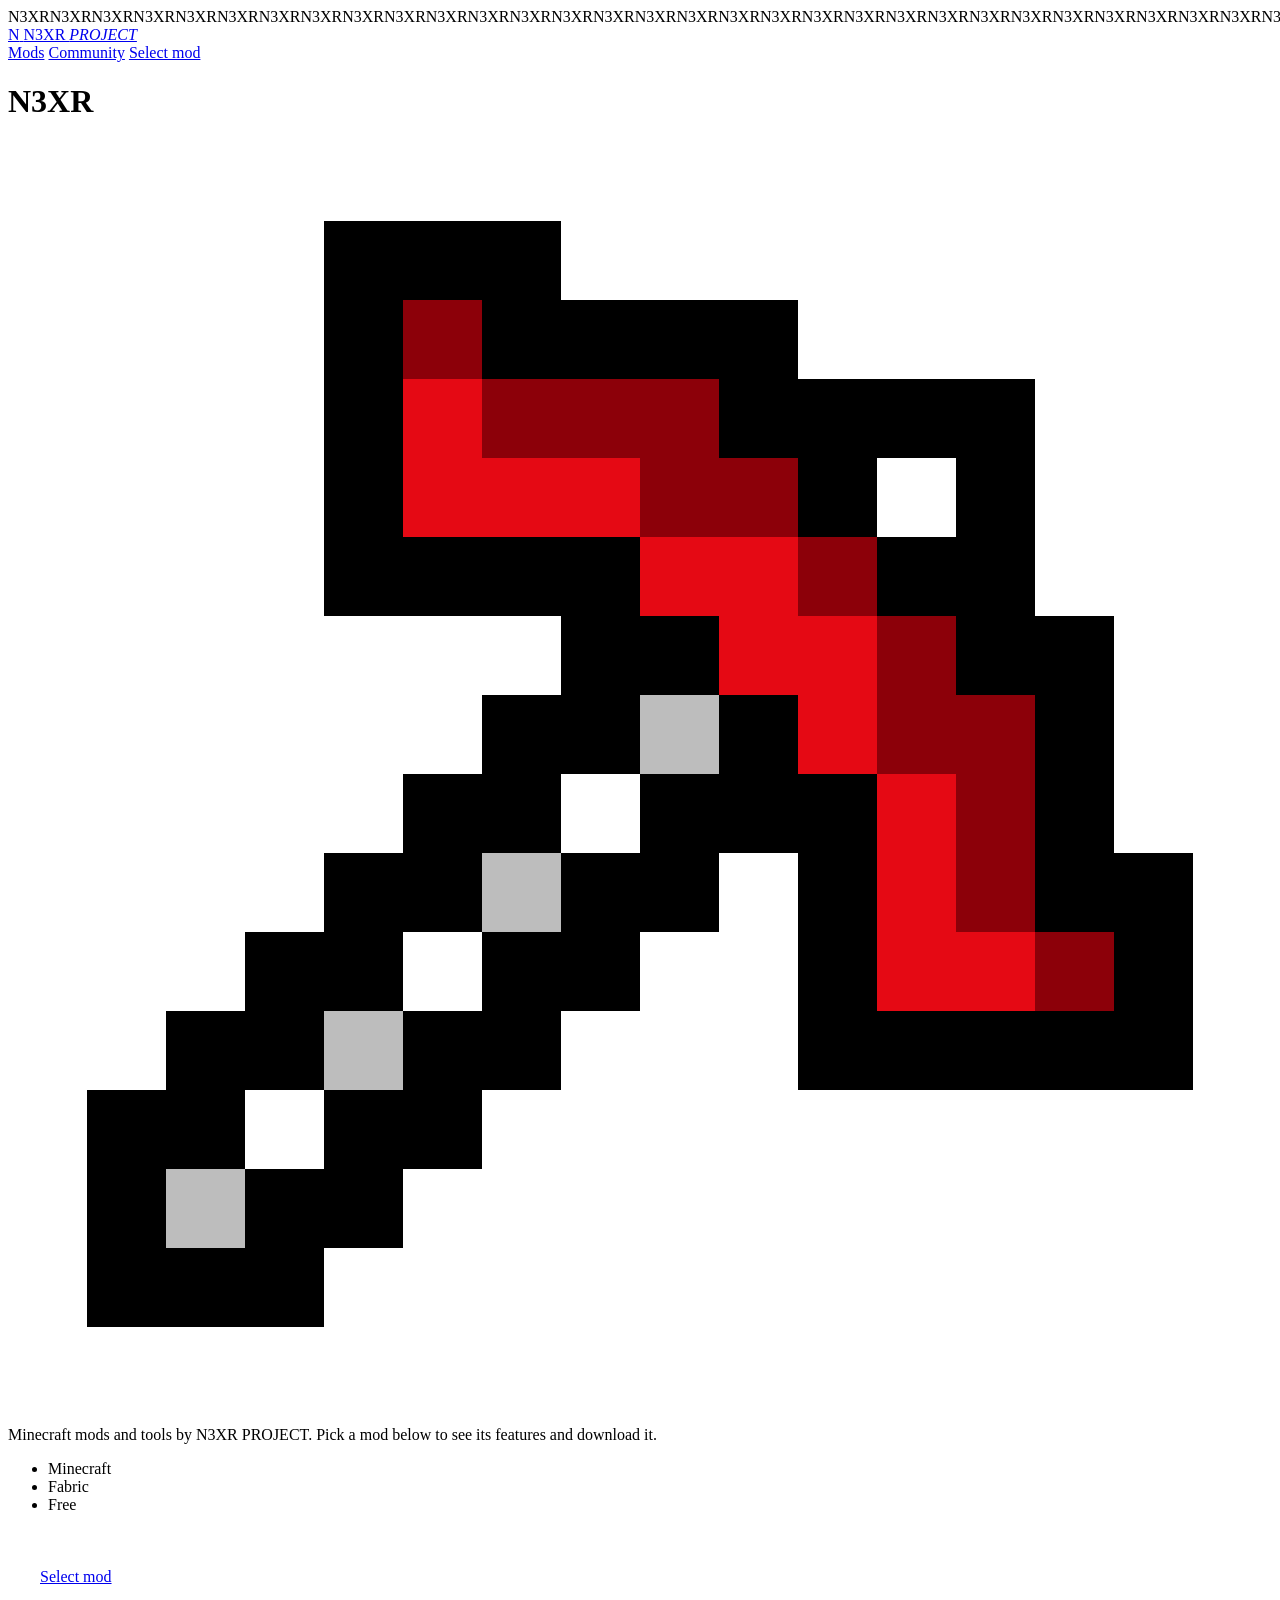
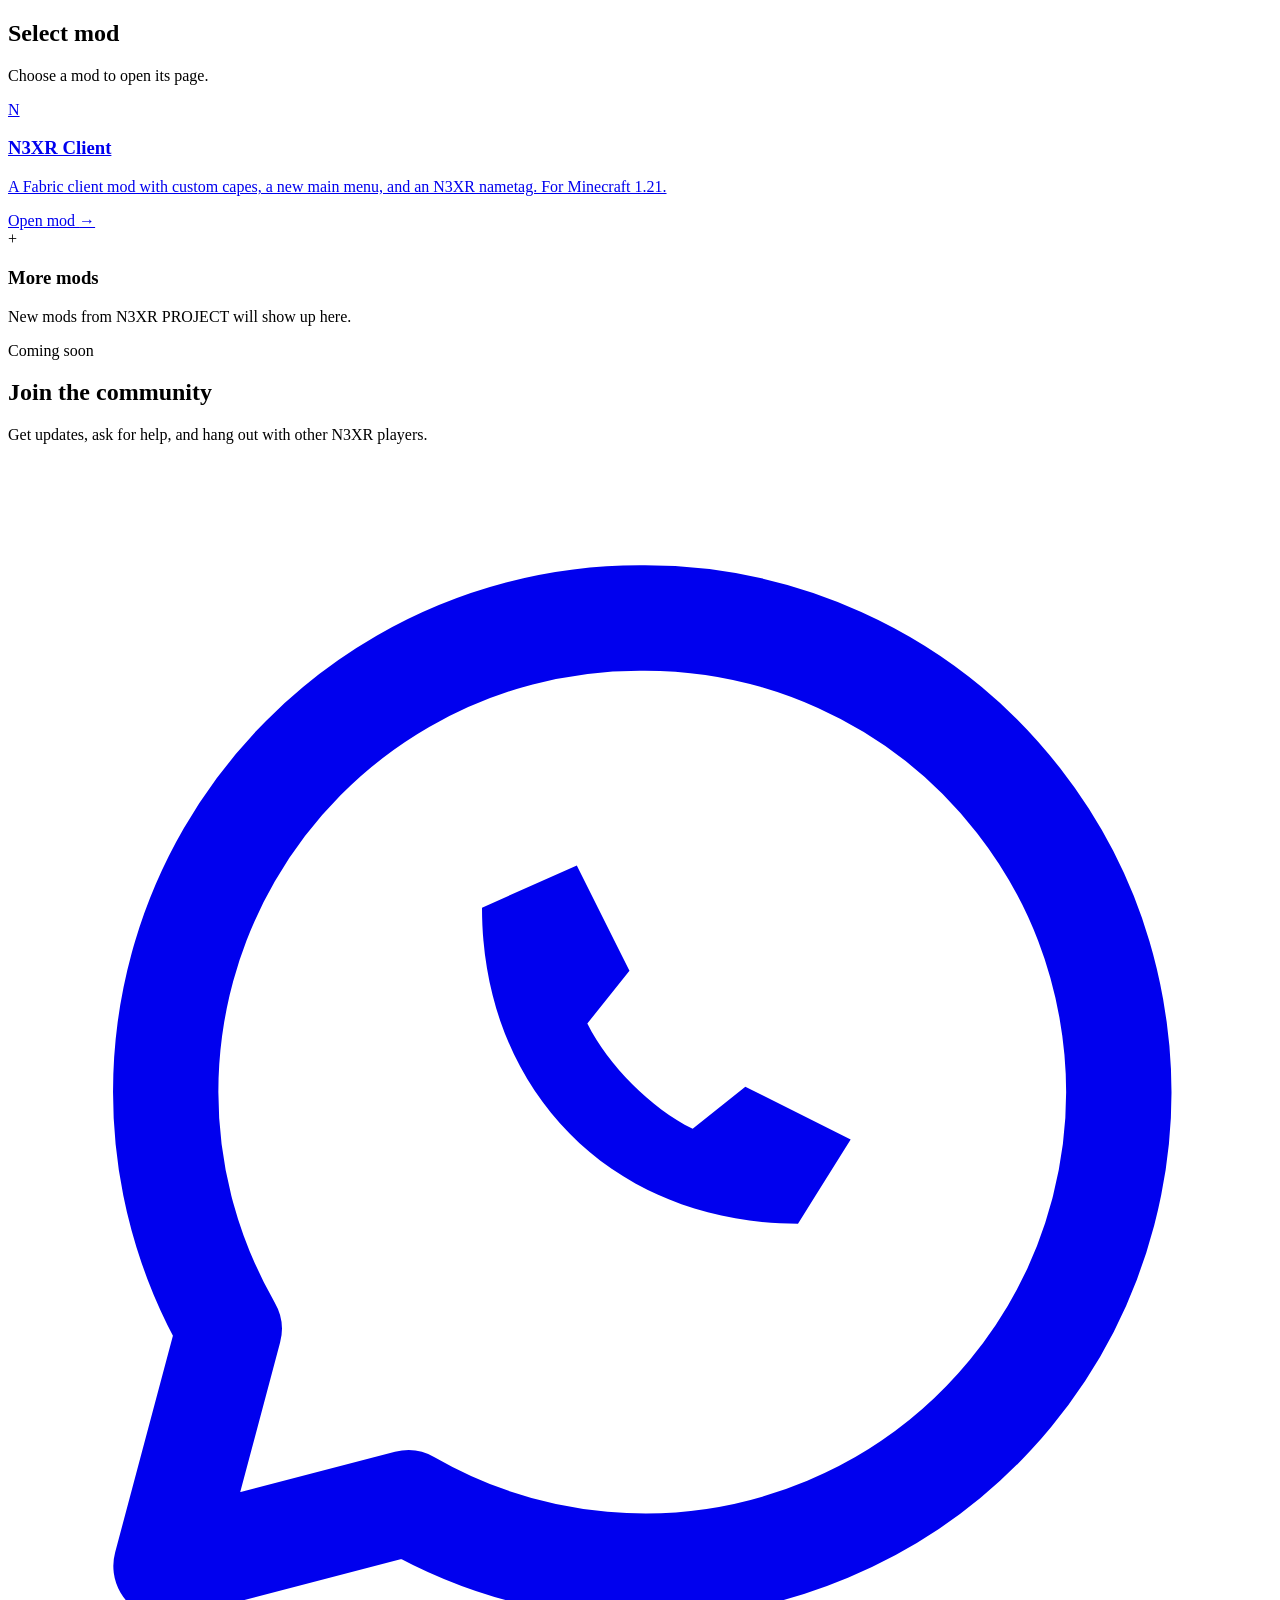
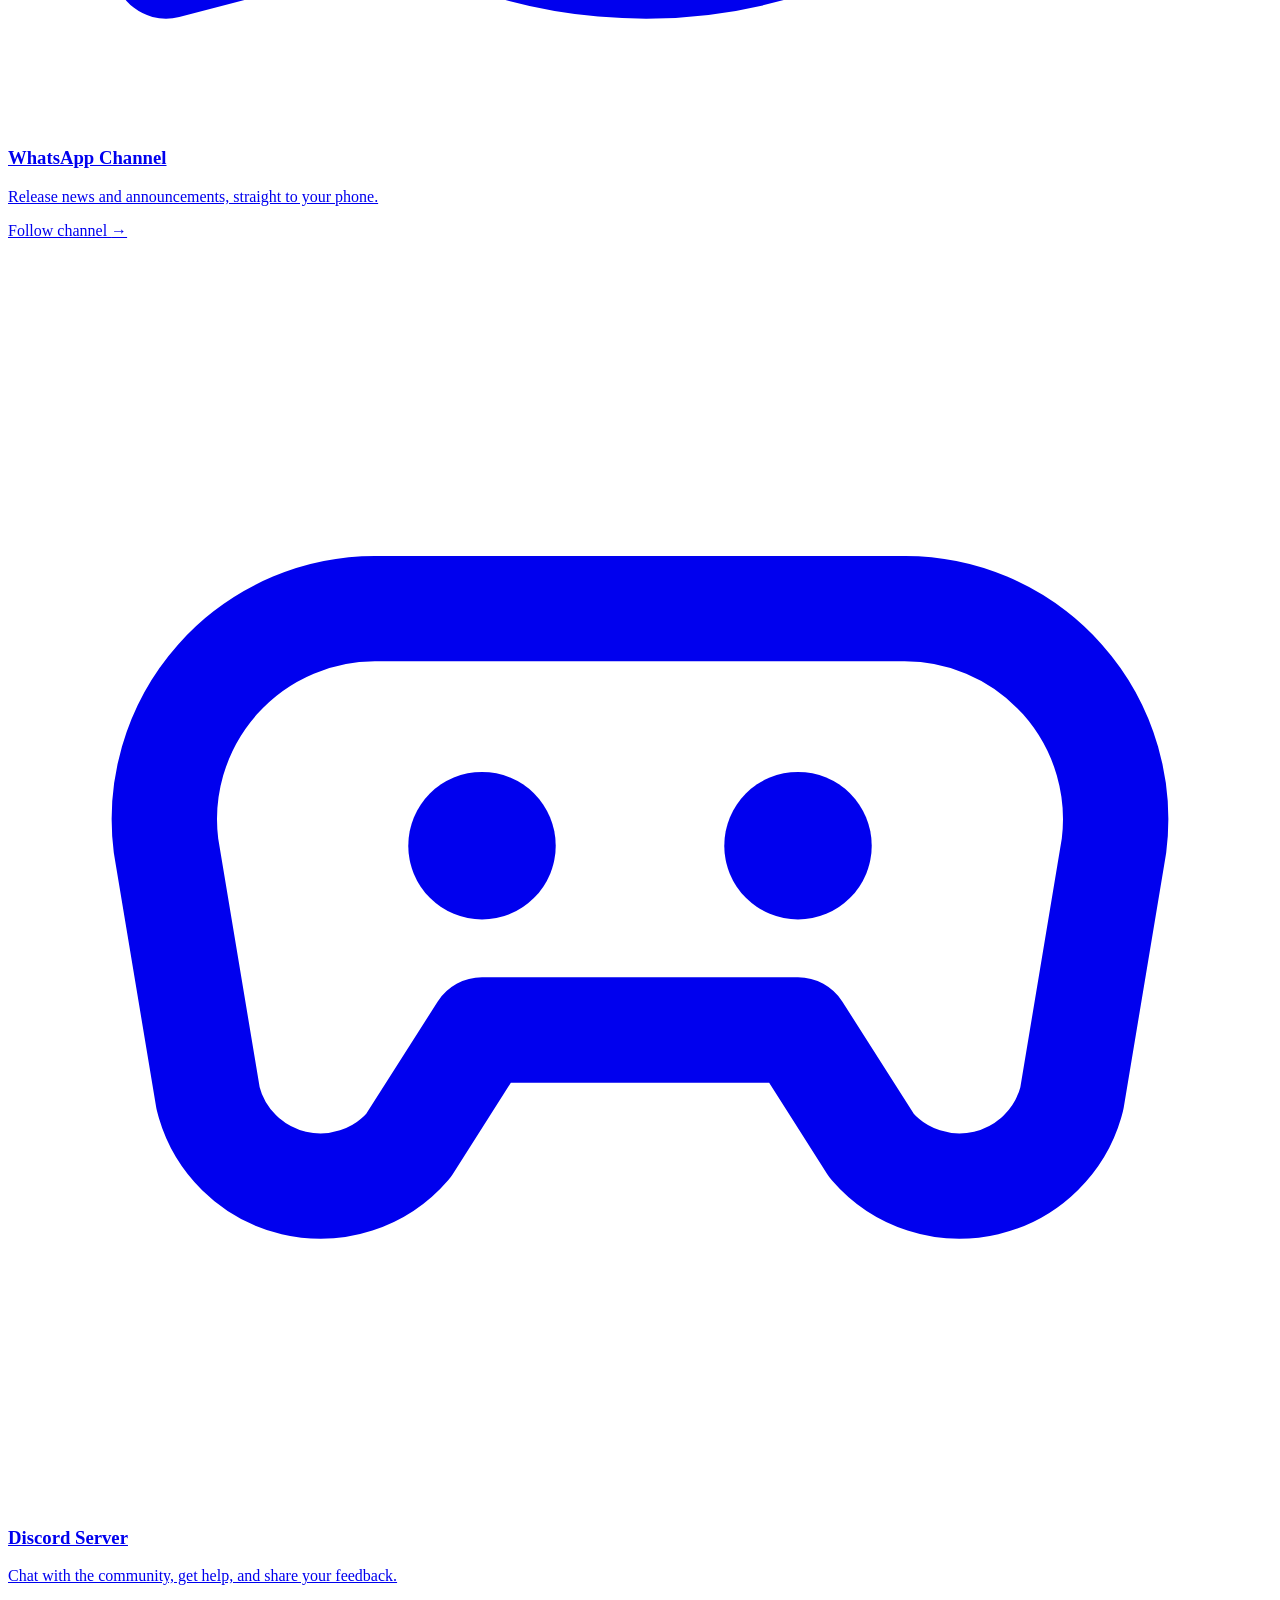
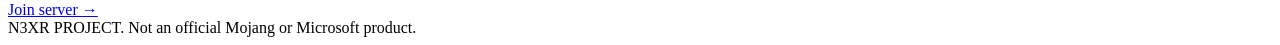
==== commit f7c228b8: "Update index.html" ====
--- a/index.html
+++ b/index.html
@@ -3,215 +3,60 @@
 <head>
 <meta charset="utf-8">
 <meta name="viewport" content="width=device-width, initial-scale=1">
-<title>N3XR PROJECT – N3XR Client</title>
+<title>N3XR PROJECT – Minecraft mods</title>
 <link rel="preconnect" href="https://fonts.googleapis.com">
 <link rel="preconnect" href="https://fonts.gstatic.com" crossorigin>
 <link href="https://fonts.googleapis.com/css2?family=Unbounded:wght@500;700;900&family=IBM+Plex+Sans:wght@400;500;600&display=swap" rel="stylesheet">
-<style>
-:root{
-  --bg:#0a0a0a; --bg2:#151515; --card:#141414; --ink:#ffffff; --muted:#a9a9a9; --line:#2d2d2d;
-  --a:#e50914; --b:#8c0009; --on-a:#ffffff; --grid:rgba(255,255,255,.05);
-  --display:"Unbounded","Arial Black",system-ui,sans-serif;
-  --body:"IBM Plex Sans",system-ui,-apple-system,"Segoe UI",sans-serif;
-}
-*{box-sizing:border-box}
-html{scroll-behavior:smooth;scroll-padding-top:84px}
-body{margin:0;color:var(--ink);font:400 16px/1.6 var(--body);background:var(--bg);
-  background-image:repeating-linear-gradient(135deg,transparent 0 26px,rgba(229,9,20,.08) 26px 28px)}
-a{color:inherit}
-:focus-visible{outline:3px solid var(--b);outline-offset:3px}
-.wrap{max-width:1040px;margin:0 auto;padding:0 20px}
-header{position:sticky;top:0;z-index:20;background:color-mix(in srgb,var(--bg) 78%,transparent);-webkit-backdrop-filter:blur(14px);backdrop-filter:blur(14px);border-bottom:1.5px solid var(--line)}
-header .wrap{display:flex;align-items:center;justify-content:space-between;gap:12px;height:72px}
-.brand{display:flex;align-items:center;gap:12px;font:900 16px var(--display);letter-spacing:.06em;text-decoration:none}
-.logo{width:38px;height:38px;border-radius:10px;display:grid;place-items:center;background:linear-gradient(135deg,var(--a),var(--b));font:900 19px var(--display);color:#fff;box-shadow:0 0 18px color-mix(in srgb,var(--a) 50%,transparent)}
-.brand em{font-style:normal;background:linear-gradient(90deg,var(--a),var(--b));-webkit-background-clip:text;background-clip:text;color:transparent}
-nav{display:flex;align-items:center;gap:4px}
-nav a{text-decoration:none;color:var(--muted);font-weight:500;font-size:15px;padding:8px 14px;border-radius:999px;transition:background .15s,color .15s}
-nav a:hover{color:var(--ink);background:var(--bg2)}
-nav a.cta{margin-left:8px;color:var(--on-a);font-weight:600;background:linear-gradient(100deg,var(--a),var(--b))}
-nav a.cta:hover{color:var(--on-a);filter:brightness(1.08)}
-@media (max-width:640px){nav a:not(.cta){display:none}.brand{font-size:14px}}
-.hero{display:grid;grid-template-columns:1.15fr .85fr;gap:48px;align-items:center;padding:56px 0 72px}
-h1{font:900 clamp(56px,11vw,128px)/.9 var(--display);margin:0 0 24px;letter-spacing:-.04em;
-  background:linear-gradient(100deg,var(--ink) 30%,var(--a) 70%,var(--b));-webkit-background-clip:text;background-clip:text;color:transparent}
-.lead{font-size:19px;color:var(--muted);max-width:44ch;margin:0 0 20px}
-.tags{display:flex;flex-wrap:wrap;gap:8px;padding:0;margin:0;list-style:none}
-.tags li{border:1.5px solid var(--line);border-radius:8px;padding:4px 12px;font-size:14px;font-weight:500;background:var(--bg2)}
-
-.dl{position:relative;background:var(--card);border:1.5px solid var(--line);border-radius:20px;padding:26px}
-.dl::before{content:"";position:absolute;inset:-1.5px;border-radius:20px;padding:1.5px;
-  background:linear-gradient(135deg,var(--a),transparent 45%,var(--b));
-  -webkit-mask:linear-gradient(#000 0 0) content-box,linear-gradient(#000 0 0);-webkit-mask-composite:xor;mask-composite:exclude;pointer-events:none}
-.dl h2{font:700 15px var(--display);margin:0 0 4px}
-.dl .sm{color:var(--muted);font-size:14px;margin:0 0 20px}
-label{display:block;font-weight:600;font-size:14px;margin-bottom:6px}
-.selwrap{position:relative}
-.selwrap::after{content:"";position:absolute;right:16px;top:50%;width:8px;height:8px;border-right:2px solid var(--muted);border-bottom:2px solid var(--muted);transform:translateY(-70%) rotate(45deg);pointer-events:none}
-select{appearance:none;-webkit-appearance:none;width:100%;padding:14px 40px 14px 16px;font:600 17px var(--body);color:var(--ink);background:var(--bg);border:1.5px solid var(--line);border-radius:12px;cursor:pointer}
-select:hover{border-color:var(--b)}
-.info{display:grid;grid-template-columns:repeat(3,1fr);gap:8px;margin:18px 0}
-.info div{background:var(--bg);border-radius:10px;padding:10px}
-.info small{display:block;color:var(--muted);font-size:12px}
-.info b{font-size:15px}
-.btn{display:block;width:100%;text-align:center;font:600 17px var(--body);padding:15px;border-radius:12px;text-decoration:none;border:0;cursor:pointer;
-  color:var(--on-a);background:linear-gradient(100deg,var(--a),var(--b));transition:transform .15s,filter .15s}
-.btn:hover{transform:translateY(-2px);filter:brightness(1.08)}
-.btn[aria-disabled="true"]{opacity:.4;pointer-events:none}
-.note{color:var(--muted);font-size:13px;text-align:center;margin:12px 0 0}
-
-section{padding:56px 0}
-h2.sec{font:700 26px var(--display);margin:0 0 8px;letter-spacing:-.02em}
-.sub{color:var(--muted);margin:0 0 28px;max-width:60ch}
-.feat{display:grid;grid-template-columns:repeat(auto-fit,minmax(250px,1fr));gap:18px}
-.fc{background:var(--card);border:1.5px solid var(--line);border-radius:16px;padding:22px}
-.fc .ic{width:44px;height:44px;border-radius:10px;display:grid;place-items:center;font-size:22px;margin-bottom:14px;background:linear-gradient(135deg,var(--a),var(--b))}
-.fc h3{margin:0 0 6px;font-size:18px}
-.fc p{margin:0;color:var(--muted)}
-
-.steps{counter-reset:s;display:grid;gap:14px;padding:0;margin:0;list-style:none}
-.steps li{counter-increment:s;display:flex;gap:16px;align-items:flex-start;background:var(--card);border:1.5px solid var(--line);border-radius:14px;padding:16px 18px}
-.steps li::before{content:counter(s);flex:none;width:32px;height:32px;border-radius:8px;background:var(--a);color:var(--on-a);font:700 15px var(--display);display:grid;place-items:center}
-.steps b{display:block}
-.steps span{color:var(--muted)}
-
-.v{background:var(--card);border:1.5px solid var(--line);border-radius:14px;margin-bottom:12px}
-.v summary{display:flex;flex-wrap:wrap;align-items:center;gap:12px;padding:16px 18px;cursor:pointer;list-style:none}
-.v summary::-webkit-details-marker{display:none}
-.v .name{font-weight:600;flex:1 1 200px}
-.v .meta{color:var(--muted);font-size:14px}
-.badge{font-size:12px;font-weight:600;padding:3px 10px;border-radius:6px}
-.release{background:#fff;color:#0a0a0a}.beta{background:#3a3a3a;color:#fff}.alpha{background:var(--a);color:#fff}
-.v .body{padding:4px 18px 18px;border-top:1px solid var(--line)}
-.v ul{margin:14px 0;padding-left:20px}
-.v .btn{display:inline-block;width:auto;padding:10px 22px;font-size:15px}
-footer{border-top:1px solid var(--line);padding:28px 0;color:var(--muted);font-size:14px}
-
-body::before{content:"";position:fixed;inset:0;z-index:-1;pointer-events:none;
-  background:radial-gradient(620px 420px at 88% 6%,color-mix(in srgb,var(--a) 26%,transparent),transparent 70%),
-  radial-gradient(540px 400px at 4% 58%,color-mix(in srgb,var(--b) 18%,transparent),transparent 70%)}
-.titlerow{display:flex;align-items:center;flex-wrap:wrap;gap:8px 20px;margin-bottom:24px}
-.titlerow h1{margin:0}
-.stage{--s:clamp(72px,16vw,128px);width:calc(var(--s)*1.5);height:calc(var(--s)*1.5);display:grid;place-items:center;perspective:800px}
-.cube{position:relative;width:var(--s);height:var(--s);transform-style:preserve-3d;animation:spin 18s linear infinite}
-.cube b{position:absolute;inset:0;display:grid;place-items:center;font:900 calc(var(--s)*.4) var(--display);color:var(--on-a);
-  border:2px solid rgba(255,255,255,.4);background:linear-gradient(135deg,var(--a),var(--b))}
-.cube b:nth-child(1){transform:translateZ(calc(var(--s)/2))}
-.cube b:nth-child(2){transform:rotateY(90deg) translateZ(calc(var(--s)/2));filter:brightness(.85)}
-.cube b:nth-child(3){transform:rotateY(180deg) translateZ(calc(var(--s)/2));filter:brightness(.7)}
-.cube b:nth-child(4){transform:rotateY(-90deg) translateZ(calc(var(--s)/2));filter:brightness(.85)}
-.cube b:nth-child(5){transform:rotateX(90deg) translateZ(calc(var(--s)/2));filter:brightness(1.15)}
-.cube b:nth-child(6){transform:rotateX(-90deg) translateZ(calc(var(--s)/2));filter:brightness(.6)}
-@keyframes spin{from{transform:rotateX(-24deg) rotateY(0)}to{transform:rotateX(-24deg) rotateY(360deg)}}
-h2.sec::after{content:"";display:block;width:56px;height:4px;border-radius:4px;margin-top:12px;background:linear-gradient(90deg,var(--a),var(--b))}
-.fc{position:relative;overflow:hidden;transition:transform .2s,border-color .2s}
-.fc::before{content:"";position:absolute;left:0;right:0;top:0;height:3px;background:linear-gradient(90deg,var(--a),var(--b))}
-.fc:hover{transform:translateY(-4px);border-color:var(--b)}
-.steps li{transition:border-color .2s}.steps li:hover{border-color:var(--a)}
-.v{transition:border-color .2s}.v:hover,.v[open]{border-color:var(--b)}
-.band{padding:24px 0 72px}
-.bandin{display:flex;flex-wrap:wrap;align-items:center;justify-content:space-between;gap:20px;padding:34px;border-radius:24px;border:1.5px solid var(--line);
-  background:linear-gradient(120deg,color-mix(in srgb,var(--a) 22%,var(--card)),color-mix(in srgb,var(--b) 18%,var(--card)))}
-.bandin h2{font:700 24px var(--display);margin:0 0 6px;letter-spacing:-.02em}
-.bandin p{margin:0;color:var(--muted)}
-.bandin .btn{width:auto;padding:15px 32px}
-@media (max-width:760px){.bandin{padding:26px}.bandin .btn{width:100%}}
-@media (prefers-reduced-motion:reduce){.cube{animation:none;transform:rotateX(-24deg) rotateY(-30deg)}.fc,.steps li,.v{transition:none}}
-
-.ticker{background:var(--a);color:#fff;overflow:hidden;white-space:nowrap;border-bottom:2px solid #000}
-.track{display:flex;width:max-content;animation:slide 40s linear infinite}
-.track span{font:900 13px/34px var(--display);letter-spacing:.35em;padding:0 18px}
-.track span::after{content:"/";margin-left:36px;color:#000}
-@keyframes slide{to{transform:translateX(-50%)}}
-.dl{box-shadow:0 0 70px color-mix(in srgb,var(--a) 28%,transparent)}
-h1{text-shadow:none;filter:drop-shadow(0 0 28px color-mix(in srgb,var(--a) 45%,transparent))}
-@media (prefers-reduced-motion:reduce){.track{animation:none}}
-
-.mc{width:100%;height:100%;overflow:visible;transform:rotate(-8deg);filter:drop-shadow(0 0 16px color-mix(in srgb,var(--a) 55%,transparent));animation:bob 3.2s ease-in-out infinite}
-@keyframes bob{50%{transform:rotate(-8deg) translateY(-8px)}}
-@media (prefers-reduced-motion:reduce){.mc{animation:none}}
-
-.soc-grid{display:grid;grid-template-columns:repeat(auto-fit,minmax(280px,1fr));gap:18px}
-.soc{position:relative;display:flex;flex-direction:column;gap:14px;padding:26px;border-radius:20px;text-decoration:none;background:var(--card);border:1.5px solid var(--line);overflow:hidden;transition:transform .2s,border-color .2s,box-shadow .2s}
-.soc::after{content:"";position:absolute;right:-60px;top:-60px;width:180px;height:180px;border-radius:50%;background:radial-gradient(circle,color-mix(in srgb,var(--a) 35%,transparent),transparent 70%);pointer-events:none}
-.soc:hover{transform:translateY(-5px);border-color:var(--a);box-shadow:0 14px 40px color-mix(in srgb,var(--a) 25%,transparent)}
-.soc .ico{width:56px;height:56px;border-radius:14px;display:grid;place-items:center;background:linear-gradient(135deg,var(--a),var(--b));color:#fff}
-.soc .ico svg{width:30px;height:30px}
-.soc h3{margin:0;font:700 19px var(--display);letter-spacing:-.01em}
-.soc p{margin:0;color:var(--muted);flex:1}
-.soc .go{display:inline-flex;align-items:center;gap:8px;font-weight:600;color:#fff}
-.soc .go span{display:inline-grid;place-items:center;width:28px;height:28px;border-radius:50%;background:#fff;color:#000;transition:transform .2s}
-.soc:hover .go span{transform:translateX(5px)}
-@media (prefers-reduced-motion:reduce){.soc,.soc .go span{transition:none}}
-@media (max-width:760px){.hero{grid-template-columns:1fr;gap:36px;padding-top:32px}}
-@media (prefers-reduced-motion:reduce){html{scroll-behavior:auto}.btn{transition:none}}
-</style>
+<link rel="stylesheet" href="style.css">
 </head>
 <body>
 <div class="ticker" aria-hidden="true"><div class="track" id="track"></div></div>
 <header>
   <div class="wrap">
-    <a class="brand" href="#" aria-label="N3XR PROJECT">
+    <a class="brand" href="index.html" aria-label="N3XR PROJECT">
       <span class="logo" aria-hidden="true">N</span>
       <span>N3XR <em>PROJECT</em></span>
     </a>
     <nav aria-label="Main navigation">
-      <a href="#fitur">Features</a>
-      <a href="#pasang">How to install</a>
-      <a href="#versi">Versions</a>
+      <a href="#mods">Mods</a>
       <a href="#community">Community</a>
-      <a class="cta" href="#unduh">Download</a>
+      <a class="cta" href="#mods">Select mod</a>
     </nav>
   </div>
 </header>
 
 <main class="wrap">
-  <div class="hero">
+  <div class="hero one">
     <div>
       <div class="titlerow">
         <h1>N3XR</h1>
         <div class="stage" aria-hidden="true"><svg class="mc" id="mc" viewBox="0 0 16 16" shape-rendering="crispEdges"></svg></div>
       </div>
-      <p class="lead">A Fabric client mod with cosmetics, capes, and its own main menu. Pick your game version, then download.</p>
-      <ul class="tags" aria-label="Quick info"><li>Fabric</li><li>Client-side</li><li>Free</li></ul>
-    </div>
-
-    <div class="dl" id="unduh" role="group" aria-labelledby="dl-title">
-      <h2 id="dl-title">Download N3XR Client</h2>
-      <p class="sm">Choose your Minecraft version.</p>
-      <label for="sel-mc">Version</label>
-      <div class="selwrap"><select id="sel-mc"></select></div>
-      <div class="info" aria-live="polite">
-        <div><small>Mod version</small><b id="i-ver">-</b></div>
-        <div><small>Type</small><b id="i-type">-</b></div>
-        <div><small>Downloads</small><b id="i-dl">-</b></div>
-      </div>
-      <a class="btn" id="dl-btn" href="#">Download</a>
-      <p class="note" id="note"></p>
+      <p class="lead">Minecraft mods and tools by N3XR PROJECT. Pick a mod below to see its features and download it.</p>
+      <ul class="tags" aria-label="Quick info"><li>Minecraft</li><li>Fabric</li><li>Free</li></ul>
+      <a class="btn" href="#mods" style="display:inline-block;width:auto;margin-top:24px;padding:14px 32px">Select mod</a>
     </div>
   </div>
 
-  <section id="fitur">
-    <h2 class="sec">Features</h2>
-    <p class="sub">What you get with N3XR Client.</p>
-    <div class="feat" id="features"></div>
+  <section id="mods">
+    <h2 class="sec">Select mod</h2>
+    <p class="sub">Choose a mod to open its page.</p>
+    <div class="soc-grid">
+      <a class="soc" href="n3xr-client.html">
+        <div class="ico" aria-hidden="true">N</div>
+        <h3>N3XR Client</h3>
+        <p>A Fabric client mod with custom capes, a new main menu, and an N3XR nametag. For Minecraft 1.21.</p>
+        <span class="go">Open mod <span aria-hidden="true">&rarr;</span></span>
+      </a>
+      <div class="soc soon">
+        <div class="ico" aria-hidden="true">+</div>
+        <h3>More mods</h3>
+        <p>New mods from N3XR PROJECT will show up here.</p>
+        <span class="go">Coming soon</span>
+      </div>
+    </div>
   </section>
 
-  <section id="pasang">
-    <h2 class="sec">How to install</h2>
-    <p class="sub">Three steps, in order.</p>
-    <ol class="steps">
-      <li><div><b>Install Fabric Loader</b><span>For Minecraft 1.21, through your launcher.</span></div></li>
-      <li><div><b>Put the jar in your mods folder</b><span>Move the downloaded file into the <code>mods</code> folder.</span></div></li>
-      <li><div><b>Launch the game</b><span>Select the Fabric 1.21 profile and play.</span></div></li>
-    </ol>
-  </section>
-
-  <section id="versi">
-    <h2 class="sec">All versions</h2>
-    <p class="sub">Click a version to see what changed.</p>
-    <div id="list"></div>
-  </section>
   <section id="community">
     <h2 class="sec">Join the community</h2>
     <p class="sub">Get updates, ask for help, and hang out with other N3XR players.</p>
@@ -231,93 +76,12 @@
     </div>
   </section>
 
-  <section class="band" aria-label="Download">
-    <div class="bandin">
-      <div><h2>Ready to play?</h2><p>Get N3XR Client for Minecraft 1.21.<br><strong id="band-dl"></strong></p></div>
-      <a class="btn" id="band-btn" href="#">Download</a>
-    </div>
-  </section>
 </main>
 
 <footer><div class="wrap">N3XR PROJECT. Not an official Mojang or Microsoft product.</div></footer>
 
 <script>
-/* ============ EDIT THIS SECTION ============ */
-
-const FEATURES = [
-  {i:"🧣", t:"Custom cape", d:"Draw your own cape design and wear it in-game."},
-  {i:"🖥️", t:"New main menu", d:"Player preview on the right, a cosmetics button, and an account panel in the corner."},
-  {i:"🏷️", t:"N3XR nametag", d:"The N3XR Client icon next to your username in third person."}
-];
-
-/* Add new versions at the top. type: "release" | "beta" | "alpha" */
-const VERSIONS = [
-  { version:"1.2", type:"release", mc:"1.21", date:"",
-    url:"https://sfile.co/SjleaJq7cVg",
-    changelog:["N3XR Client 1.2 for Minecraft 1.21."] }
-];
-/* ========================================= */
-
-const $ = id => document.getElementById(id);
-const typeLabel = {release:"Release", beta:"Beta", alpha:"Alpha"};
-
-const mcList = [...new Set(VERSIONS.map(v => v.mc))];
-$("sel-mc").innerHTML = mcList.map(m => `<option value="${m}">Minecraft ${m}</option>`).join("");
-
-function pick(){
-  const v = VERSIONS.find(x => x.mc === $("sel-mc").value);
-  $("i-ver").textContent = v.version;
-  $("i-type").textContent = typeLabel[v.type];
-  $("dl-btn").href = v.url; $("dl-btn").target = "_blank"; $("dl-btn").rel = "noopener";
-  $("dl-btn").textContent = "Download " + v.version;
-  $("note").textContent = "Requires Fabric Loader.";
-  $("band-btn").href = v.url; $("band-btn").target = "_blank"; $("band-btn").rel = "noopener"; $("band-btn").textContent = "Download " + v.version;
-}
-$("sel-mc").onchange = pick; pick();
-
-$("features").innerHTML = FEATURES.map(f =>
-  `<div class="fc"><div class="ic" aria-hidden="true">${f.i}</div><h3>${f.t}</h3><p>${f.d}</p></div>`).join("");
-
-$("list").innerHTML = VERSIONS.map(v => `
-  <details class="v">
-    <summary>
-      <span class="name">N3XR Client ${v.version}</span>
-      <span class="badge ${v.type}">${typeLabel[v.type]}</span>
-      <span class="meta">Minecraft ${v.mc}${v.date ? " · " + v.date : ""}</span>
-    </summary>
-    <div class="body">
-      <ul>${v.changelog.map(c => `<li>${c}</li>`).join("")}</ul>
-      <a class="btn" href="${v.url}" target="_blank" rel="noopener">Download ${v.version}</a>
-    </div>
-  </details>`).join("");
-
-/* ===== Download counter =====
-   base = number shown on sfile for this file (update it by hand now and then).
-   The live part counts clicks on the Download buttons of this site. */
-const COUNTER = { base: 4, api: "https://abacus.jasoncameron.dev", ns: "rapz132-n3xr", key: "downloads" };
-let live = 0, counted = false;
-function showDl(){
-  const n = (COUNTER.base + live).toLocaleString("en-US");
-  $("i-dl").textContent = n;
-  $("band-dl").textContent = n + " downloads";
-}
-showDl();
-fetch(`${COUNTER.api}/get/${COUNTER.ns}/${COUNTER.key}`)
-  .then(r => r.ok ? r.json() : {value:0})
-  .then(d => { live = d.value || 0; showDl(); })
-  .catch(showDl);
-function countClick(){
-  if(counted) return; counted = true;
-  fetch(`${COUNTER.api}/hit/${COUNTER.ns}/${COUNTER.key}`)
-    .then(r => r.json()).then(d => { live = d.value; showDl(); })
-    .catch(() => { live++; showDl(); });
-}
-$("dl-btn").addEventListener("click", countClick);
-$("band-btn").addEventListener("click", countClick);
-document.querySelectorAll(".v .btn").forEach(b => b.addEventListener("click", countClick));
-
 document.getElementById("track").innerHTML = Array(60).fill("<span>N3XR</span>").join("");
-
 /* pixel-art pickaxe (gambar sendiri, bukan aset Minecraft) */
 (function(){
   const N=16, px={}, col={W:"#ffffff",G:"#bdbdbd",R:"#e50914",D:"#8c0009"};
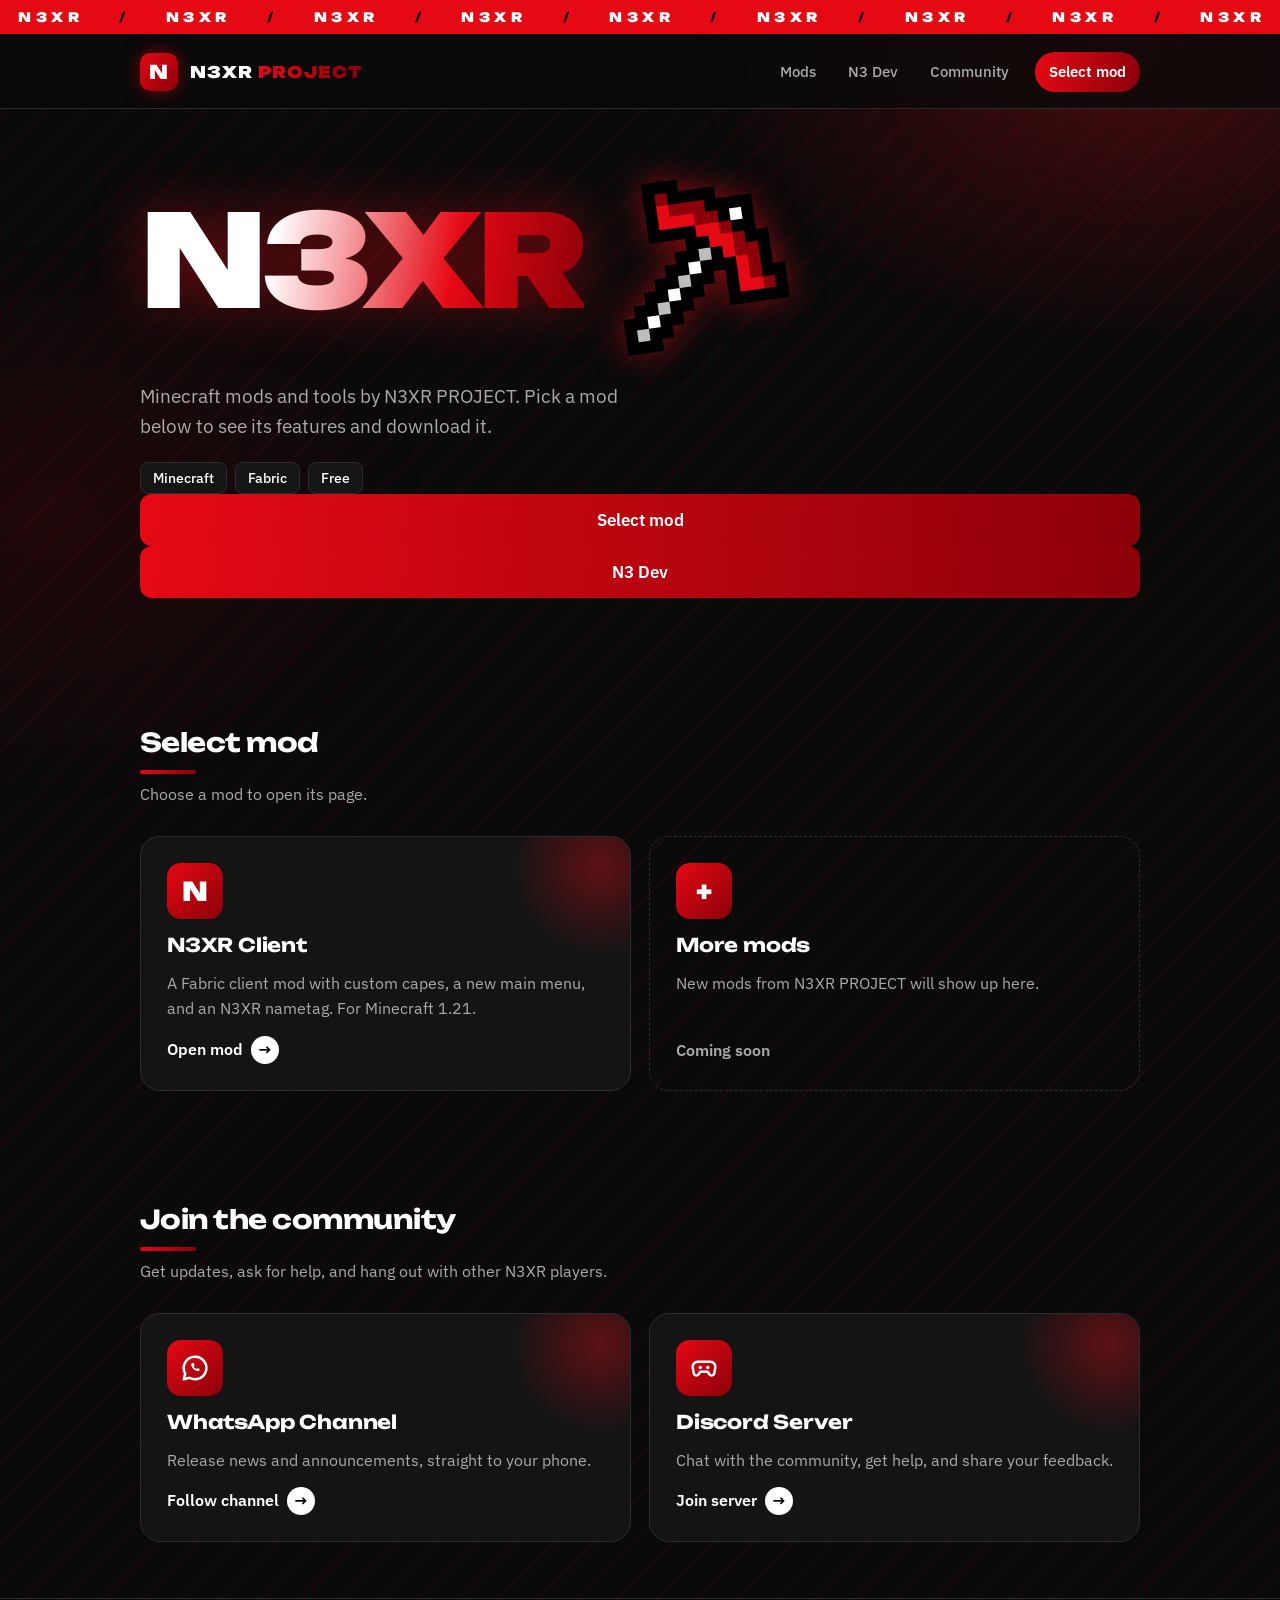
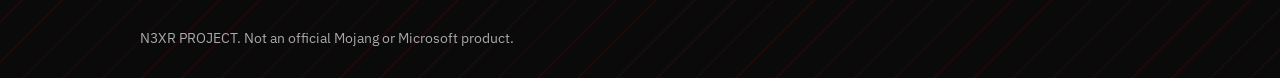
==== commit 03380669: "Update index.html" ====
--- a/index.html
+++ b/index.html
@@ -19,6 +19,7 @@
     </a>
     <nav aria-label="Main navigation">
       <a href="#mods">Mods</a>
+      <a href="n3-dev.html">N3 Dev</a>
       <a href="#community">Community</a>
       <a class="cta" href="#mods">Select mod</a>
     </nav>
@@ -34,7 +35,7 @@
       </div>
       <p class="lead">Minecraft mods and tools by N3XR PROJECT. Pick a mod below to see its features and download it.</p>
       <ul class="tags" aria-label="Quick info"><li>Minecraft</li><li>Fabric</li><li>Free</li></ul>
-      <a class="btn" href="#mods" style="display:inline-block;width:auto;margin-top:24px;padding:14px 32px">Select mod</a>
+      <div class="herobtns"><a class="btn" href="#mods">Select mod</a><a class="btn ghost" href="n3-dev.html">N3 Dev</a></div>
     </div>
   </div>
 
--- a/style.css
+++ b/style.css
@@ -0,0 +1,144 @@
+:root{
+  --bg:#0a0a0a; --bg2:#151515; --card:#141414; --ink:#ffffff; --muted:#a9a9a9; --line:#2d2d2d;
+  --a:#e50914; --b:#8c0009; --on-a:#ffffff; --grid:rgba(255,255,255,.05);
+  --display:"Unbounded","Arial Black",system-ui,sans-serif;
+  --body:"IBM Plex Sans",system-ui,-apple-system,"Segoe UI",sans-serif;
+}
+*{box-sizing:border-box}
+html{scroll-behavior:smooth;scroll-padding-top:84px}
+body{margin:0;color:var(--ink);font:400 16px/1.6 var(--body);background:var(--bg);
+  background-image:repeating-linear-gradient(135deg,transparent 0 26px,rgba(229,9,20,.08) 26px 28px)}
+a{color:inherit}
+:focus-visible{outline:3px solid var(--b);outline-offset:3px}
+.wrap{max-width:1040px;margin:0 auto;padding:0 20px}
+header{position:sticky;top:0;z-index:20;background:color-mix(in srgb,var(--bg) 78%,transparent);-webkit-backdrop-filter:blur(14px);backdrop-filter:blur(14px);border-bottom:1.5px solid var(--line)}
+header .wrap{display:flex;align-items:center;justify-content:space-between;gap:12px;height:72px}
+.brand{display:flex;align-items:center;gap:12px;font:900 16px var(--display);letter-spacing:.06em;text-decoration:none}
+.logo{width:38px;height:38px;border-radius:10px;display:grid;place-items:center;background:linear-gradient(135deg,var(--a),var(--b));font:900 19px var(--display);color:#fff;box-shadow:0 0 18px color-mix(in srgb,var(--a) 50%,transparent)}
+.brand em{font-style:normal;background:linear-gradient(90deg,var(--a),var(--b));-webkit-background-clip:text;background-clip:text;color:transparent}
+nav{display:flex;align-items:center;gap:4px}
+nav a{text-decoration:none;color:var(--muted);font-weight:500;font-size:15px;padding:8px 14px;border-radius:999px;transition:background .15s,color .15s}
+nav a:hover{color:var(--ink);background:var(--bg2)}
+nav a.cta{margin-left:8px;color:var(--on-a);font-weight:600;background:linear-gradient(100deg,var(--a),var(--b))}
+nav a.cta:hover{color:var(--on-a);filter:brightness(1.08)}
+@media (max-width:640px){nav a:not(.cta){display:none}.brand{font-size:14px}}
+.hero{display:grid;grid-template-columns:1.15fr .85fr;gap:48px;align-items:center;padding:56px 0 72px}
+h1{font:900 clamp(56px,11vw,128px)/.9 var(--display);margin:0 0 24px;letter-spacing:-.04em;
+  background:linear-gradient(100deg,var(--ink) 30%,var(--a) 70%,var(--b));-webkit-background-clip:text;background-clip:text;color:transparent}
+.lead{font-size:19px;color:var(--muted);max-width:44ch;margin:0 0 20px}
+.tags{display:flex;flex-wrap:wrap;gap:8px;padding:0;margin:0;list-style:none}
+.tags li{border:1.5px solid var(--line);border-radius:8px;padding:4px 12px;font-size:14px;font-weight:500;background:var(--bg2)}
+
+.dl{position:relative;background:var(--card);border:1.5px solid var(--line);border-radius:20px;padding:26px}
+.dl::before{content:"";position:absolute;inset:-1.5px;border-radius:20px;padding:1.5px;
+  background:linear-gradient(135deg,var(--a),transparent 45%,var(--b));
+  -webkit-mask:linear-gradient(#000 0 0) content-box,linear-gradient(#000 0 0);-webkit-mask-composite:xor;mask-composite:exclude;pointer-events:none}
+.dl h2{font:700 15px var(--display);margin:0 0 4px}
+.dl .sm{color:var(--muted);font-size:14px;margin:0 0 20px}
+label{display:block;font-weight:600;font-size:14px;margin-bottom:6px}
+.selwrap{position:relative}
+.selwrap::after{content:"";position:absolute;right:16px;top:50%;width:8px;height:8px;border-right:2px solid var(--muted);border-bottom:2px solid var(--muted);transform:translateY(-70%) rotate(45deg);pointer-events:none}
+select{appearance:none;-webkit-appearance:none;width:100%;padding:14px 40px 14px 16px;font:600 17px var(--body);color:var(--ink);background:var(--bg);border:1.5px solid var(--line);border-radius:12px;cursor:pointer}
+select:hover{border-color:var(--b)}
+.info{display:grid;grid-template-columns:repeat(3,1fr);gap:8px;margin:18px 0}
+.info div{background:var(--bg);border-radius:10px;padding:10px}
+.info small{display:block;color:var(--muted);font-size:12px}
+.info b{font-size:15px}
+.btn{display:block;width:100%;text-align:center;font:600 17px var(--body);padding:15px;border-radius:12px;text-decoration:none;border:0;cursor:pointer;
+  color:var(--on-a);background:linear-gradient(100deg,var(--a),var(--b));transition:transform .15s,filter .15s}
+.btn:hover{transform:translateY(-2px);filter:brightness(1.08)}
+.btn[aria-disabled="true"]{opacity:.4;pointer-events:none}
+.note{color:var(--muted);font-size:13px;text-align:center;margin:12px 0 0}
+
+section{padding:56px 0}
+h2.sec{font:700 26px var(--display);margin:0 0 8px;letter-spacing:-.02em}
+.sub{color:var(--muted);margin:0 0 28px;max-width:60ch}
+.feat{display:grid;grid-template-columns:repeat(auto-fit,minmax(250px,1fr));gap:18px}
+.fc{background:var(--card);border:1.5px solid var(--line);border-radius:16px;padding:22px}
+.fc .ic{width:44px;height:44px;border-radius:10px;display:grid;place-items:center;font-size:22px;margin-bottom:14px;background:linear-gradient(135deg,var(--a),var(--b))}
+.fc h3{margin:0 0 6px;font-size:18px}
+.fc p{margin:0;color:var(--muted)}
+
+.steps{counter-reset:s;display:grid;gap:14px;padding:0;margin:0;list-style:none}
+.steps li{counter-increment:s;display:flex;gap:16px;align-items:flex-start;background:var(--card);border:1.5px solid var(--line);border-radius:14px;padding:16px 18px}
+.steps li::before{content:counter(s);flex:none;width:32px;height:32px;border-radius:8px;background:var(--a);color:var(--on-a);font:700 15px var(--display);display:grid;place-items:center}
+.steps b{display:block}
+.steps span{color:var(--muted)}
+
+.v{background:var(--card);border:1.5px solid var(--line);border-radius:14px;margin-bottom:12px}
+.v summary{display:flex;flex-wrap:wrap;align-items:center;gap:12px;padding:16px 18px;cursor:pointer;list-style:none}
+.v summary::-webkit-details-marker{display:none}
+.v .name{font-weight:600;flex:1 1 200px}
+.v .meta{color:var(--muted);font-size:14px}
+.badge{font-size:12px;font-weight:600;padding:3px 10px;border-radius:6px}
+.release{background:#fff;color:#0a0a0a}.beta{background:#3a3a3a;color:#fff}.alpha{background:var(--a);color:#fff}
+.v .body{padding:4px 18px 18px;border-top:1px solid var(--line)}
+.v ul{margin:14px 0;padding-left:20px}
+.v .btn{display:inline-block;width:auto;padding:10px 22px;font-size:15px}
+footer{border-top:1px solid var(--line);padding:28px 0;color:var(--muted);font-size:14px}
+
+body::before{content:"";position:fixed;inset:0;z-index:-1;pointer-events:none;
+  background:radial-gradient(620px 420px at 88% 6%,color-mix(in srgb,var(--a) 26%,transparent),transparent 70%),
+  radial-gradient(540px 400px at 4% 58%,color-mix(in srgb,var(--b) 18%,transparent),transparent 70%)}
+.titlerow{display:flex;align-items:center;flex-wrap:wrap;gap:8px 20px;margin-bottom:24px}
+.titlerow h1{margin:0}
+.stage{--s:clamp(72px,16vw,128px);width:calc(var(--s)*1.5);height:calc(var(--s)*1.5);display:grid;place-items:center;perspective:800px}
+.cube{position:relative;width:var(--s);height:var(--s);transform-style:preserve-3d;animation:spin 18s linear infinite}
+.cube b{position:absolute;inset:0;display:grid;place-items:center;font:900 calc(var(--s)*.4) var(--display);color:var(--on-a);
+  border:2px solid rgba(255,255,255,.4);background:linear-gradient(135deg,var(--a),var(--b))}
+.cube b:nth-child(1){transform:translateZ(calc(var(--s)/2))}
+.cube b:nth-child(2){transform:rotateY(90deg) translateZ(calc(var(--s)/2));filter:brightness(.85)}
+.cube b:nth-child(3){transform:rotateY(180deg) translateZ(calc(var(--s)/2));filter:brightness(.7)}
+.cube b:nth-child(4){transform:rotateY(-90deg) translateZ(calc(var(--s)/2));filter:brightness(.85)}
+.cube b:nth-child(5){transform:rotateX(90deg) translateZ(calc(var(--s)/2));filter:brightness(1.15)}
+.cube b:nth-child(6){transform:rotateX(-90deg) translateZ(calc(var(--s)/2));filter:brightness(.6)}
+@keyframes spin{from{transform:rotateX(-24deg) rotateY(0)}to{transform:rotateX(-24deg) rotateY(360deg)}}
+h2.sec::after{content:"";display:block;width:56px;height:4px;border-radius:4px;margin-top:12px;background:linear-gradient(90deg,var(--a),var(--b))}
+.fc{position:relative;overflow:hidden;transition:transform .2s,border-color .2s}
+.fc::before{content:"";position:absolute;left:0;right:0;top:0;height:3px;background:linear-gradient(90deg,var(--a),var(--b))}
+.fc:hover{transform:translateY(-4px);border-color:var(--b)}
+.steps li{transition:border-color .2s}.steps li:hover{border-color:var(--a)}
+.v{transition:border-color .2s}.v:hover,.v[open]{border-color:var(--b)}
+.band{padding:24px 0 72px}
+.bandin{display:flex;flex-wrap:wrap;align-items:center;justify-content:space-between;gap:20px;padding:34px;border-radius:24px;border:1.5px solid var(--line);
+  background:linear-gradient(120deg,color-mix(in srgb,var(--a) 22%,var(--card)),color-mix(in srgb,var(--b) 18%,var(--card)))}
+.bandin h2{font:700 24px var(--display);margin:0 0 6px;letter-spacing:-.02em}
+.bandin p{margin:0;color:var(--muted)}
+.bandin .btn{width:auto;padding:15px 32px}
+@media (max-width:760px){.bandin{padding:26px}.bandin .btn{width:100%}}
+@media (prefers-reduced-motion:reduce){.cube{animation:none;transform:rotateX(-24deg) rotateY(-30deg)}.fc,.steps li,.v{transition:none}}
+
+.ticker{background:var(--a);color:#fff;overflow:hidden;white-space:nowrap;border-bottom:2px solid #000}
+.track{display:flex;width:max-content;animation:slide 40s linear infinite}
+.track span{font:900 13px/34px var(--display);letter-spacing:.35em;padding:0 18px}
+.track span::after{content:"/";margin-left:36px;color:#000}
+@keyframes slide{to{transform:translateX(-50%)}}
+.dl{box-shadow:0 0 70px color-mix(in srgb,var(--a) 28%,transparent)}
+h1{text-shadow:none;filter:drop-shadow(0 0 28px color-mix(in srgb,var(--a) 45%,transparent))}
+@media (prefers-reduced-motion:reduce){.track{animation:none}}
+
+.mc{width:100%;height:100%;overflow:visible;transform:rotate(-8deg);filter:drop-shadow(0 0 16px color-mix(in srgb,var(--a) 55%,transparent));animation:bob 3.2s ease-in-out infinite}
+@keyframes bob{50%{transform:rotate(-8deg) translateY(-8px)}}
+@media (prefers-reduced-motion:reduce){.mc{animation:none}}
+
+.soc-grid{display:grid;grid-template-columns:repeat(auto-fit,minmax(280px,1fr));gap:18px}
+.soc{position:relative;display:flex;flex-direction:column;gap:14px;padding:26px;border-radius:20px;text-decoration:none;background:var(--card);border:1.5px solid var(--line);overflow:hidden;transition:transform .2s,border-color .2s,box-shadow .2s}
+.soc::after{content:"";position:absolute;right:-60px;top:-60px;width:180px;height:180px;border-radius:50%;background:radial-gradient(circle,color-mix(in srgb,var(--a) 35%,transparent),transparent 70%);pointer-events:none}
+.soc:hover{transform:translateY(-5px);border-color:var(--a);box-shadow:0 14px 40px color-mix(in srgb,var(--a) 25%,transparent)}
+.soc .ico{width:56px;height:56px;border-radius:14px;display:grid;place-items:center;background:linear-gradient(135deg,var(--a),var(--b));color:#fff}
+.soc .ico svg{width:30px;height:30px}
+.soc h3{margin:0;font:700 19px var(--display);letter-spacing:-.01em}
+.soc p{margin:0;color:var(--muted);flex:1}
+.soc .go{display:inline-flex;align-items:center;gap:8px;font-weight:600;color:#fff}
+.soc .go span{display:inline-grid;place-items:center;width:28px;height:28px;border-radius:50%;background:#fff;color:#000;transition:transform .2s}
+.soc:hover .go span{transform:translateX(5px)}
+@media (prefers-reduced-motion:reduce){.soc,.soc .go span{transition:none}}
+@media (max-width:760px){.hero{grid-template-columns:1fr;gap:36px;padding-top:32px}}
+@media (prefers-reduced-motion:reduce){html{scroll-behavior:auto}.btn{transition:none}}
+.hero.one{grid-template-columns:1fr}
+.soc .ico{font:900 26px var(--display)}
+.soc.soon{border-style:dashed;background:transparent}
+.soc.soon::after{display:none}
+.soc.soon:hover{transform:none;box-shadow:none;border-color:var(--line)}
+.soc.soon .go{color:var(--muted)}
+
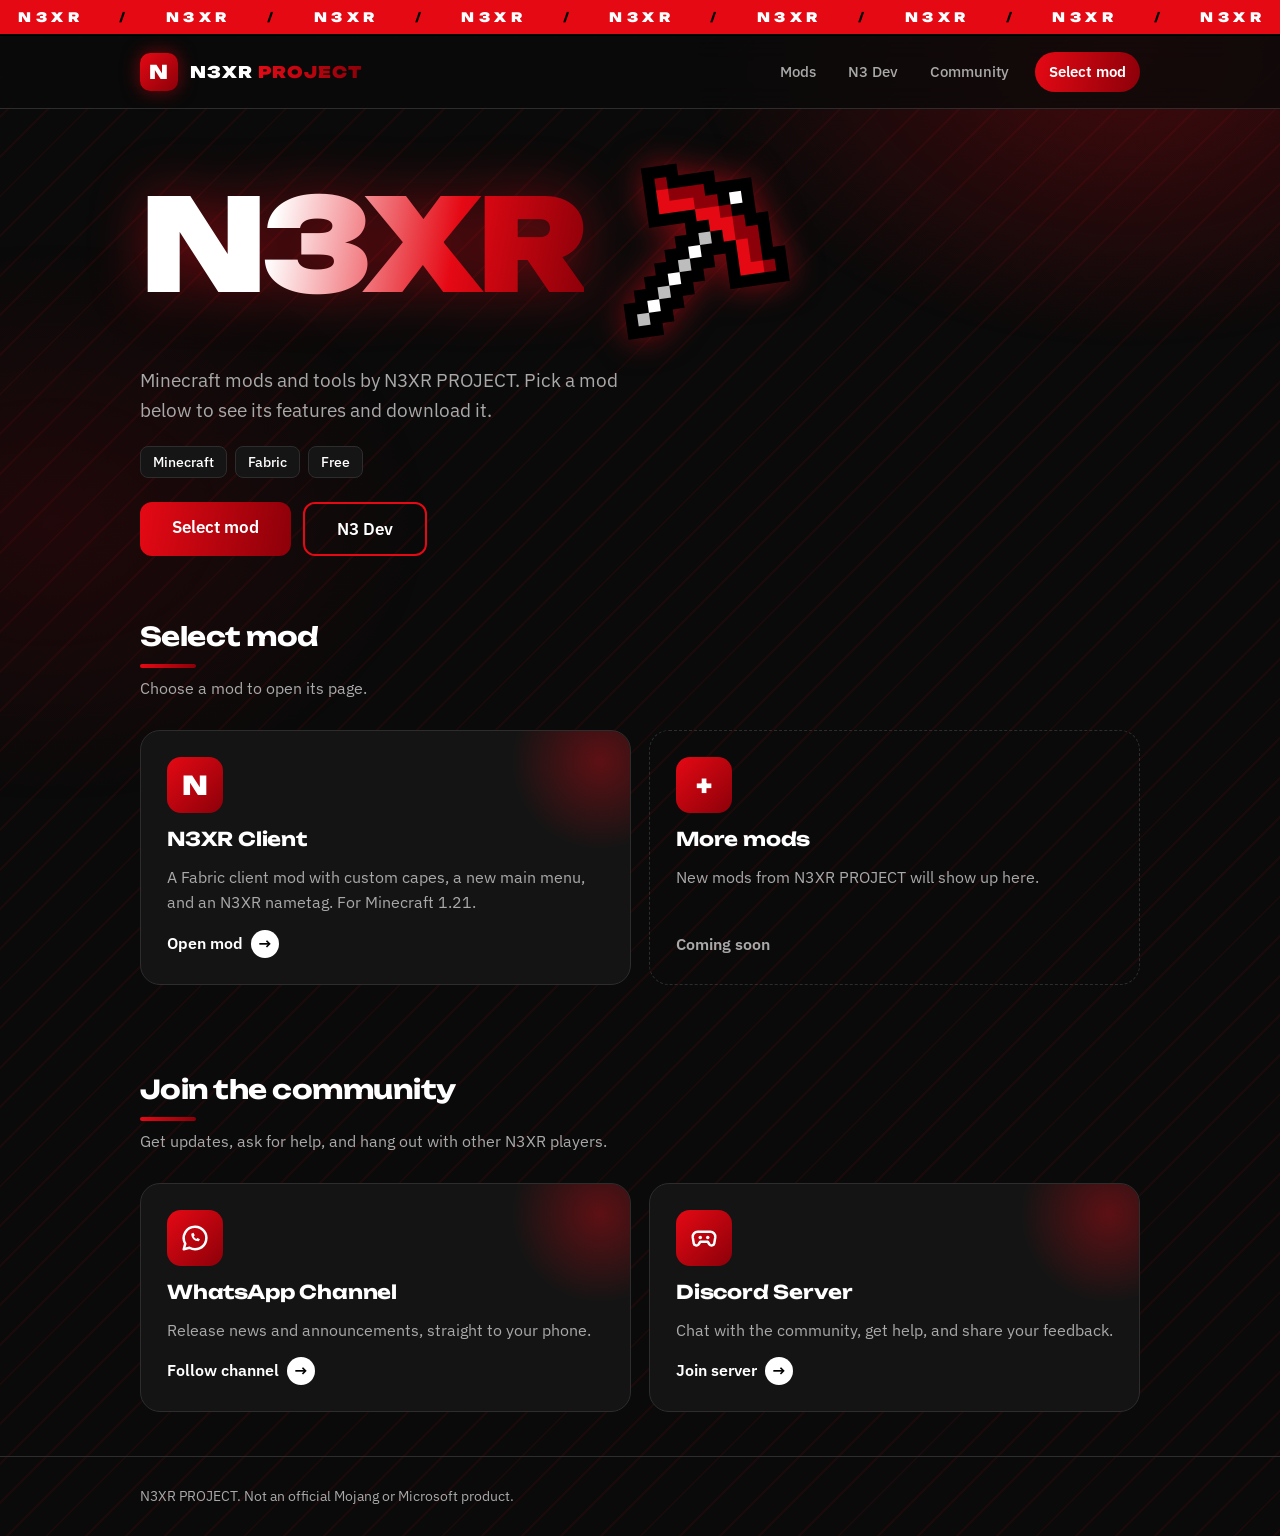
==== commit 433d71e5: "Update index.html" ====
--- a/index.html
+++ b/index.html
@@ -7,7 +7,7 @@
 <link rel="preconnect" href="https://fonts.googleapis.com">
 <link rel="preconnect" href="https://fonts.gstatic.com" crossorigin>
 <link href="https://fonts.googleapis.com/css2?family=Unbounded:wght@500;700;900&family=IBM+Plex+Sans:wght@400;500;600&display=swap" rel="stylesheet">
-<link rel="stylesheet" href="style.css">
+<link rel="stylesheet" href="style.css?v=3">
 </head>
 <body>
 <div class="ticker" aria-hidden="true"><div class="track" id="track"></div></div>
--- a/style.css
+++ b/style.css
@@ -50,7 +50,7 @@
 .btn[aria-disabled="true"]{opacity:.4;pointer-events:none}
 .note{color:var(--muted);font-size:13px;text-align:center;margin:12px 0 0}
 
-section{padding:56px 0}
+section{padding:44px 0}
 h2.sec{font:700 26px var(--display);margin:0 0 8px;letter-spacing:-.02em}
 .sub{color:var(--muted);margin:0 0 28px;max-width:60ch}
 .feat{display:grid;grid-template-columns:repeat(auto-fit,minmax(250px,1fr));gap:18px}
@@ -142,3 +142,31 @@
 .soc.soon:hover{transform:none;box-shadow:none;border-color:var(--line)}
 .soc.soon .go{color:var(--muted)}
 
+
+.herobtns{display:flex;flex-wrap:wrap;gap:12px;margin-top:24px}
+.herobtns .btn{display:inline-block;width:auto;padding:14px 32px;margin:0}
+.btn.ghost{background:transparent;color:#fff;border:2px solid var(--a)}
+.btn.ghost:hover{background:var(--a)}
+.dev-hero{display:flex;align-items:center;gap:32px;flex-wrap:wrap;padding:56px 0 40px}
+.dev-hero h1{font-size:clamp(46px,10vw,92px);margin:0 0 10px}
+.dev-hero .lead{margin:0 0 16px}
+.avatar{width:clamp(112px,24vw,168px);aspect-ratio:1;border-radius:30px;display:grid;place-items:center;font:900 clamp(52px,11vw,80px) var(--display);color:#fff;
+  background:linear-gradient(135deg,var(--a),var(--b));box-shadow:0 0 56px color-mix(in srgb,var(--a) 42%,transparent);transform:rotate(-4deg);overflow:hidden;flex:none}
+.avatar img{width:100%;height:100%;object-fit:cover}
+.about{max-width:62ch;font-size:18px;color:var(--muted);margin:0}
+.chips{display:flex;flex-wrap:wrap;gap:10px;margin:0;padding:0;list-style:none}
+.chips li{padding:9px 20px;border-radius:999px;border:1.5px solid var(--line);background:var(--card);font-weight:600;transition:border-color .2s}
+.chips li:hover{border-color:var(--a)}
+
+/* ---- perapihan v3 ---- */
+.hero.one{padding:40px 0 20px}
+.hero .tags{margin-bottom:0}
+.dev-hero{padding:40px 0 16px}
+.dev-hero h1{line-height:1.18;padding-bottom:.1em}
+nav a.back{display:inline-flex;align-items:center}
+@media (max-width:640px){
+  nav a.back{display:inline-flex;padding:8px 12px;font-size:18px}
+  nav a.back .lbl{display:none}
+  section{padding:34px 0}
+  .hero.one{padding-top:28px}
+}
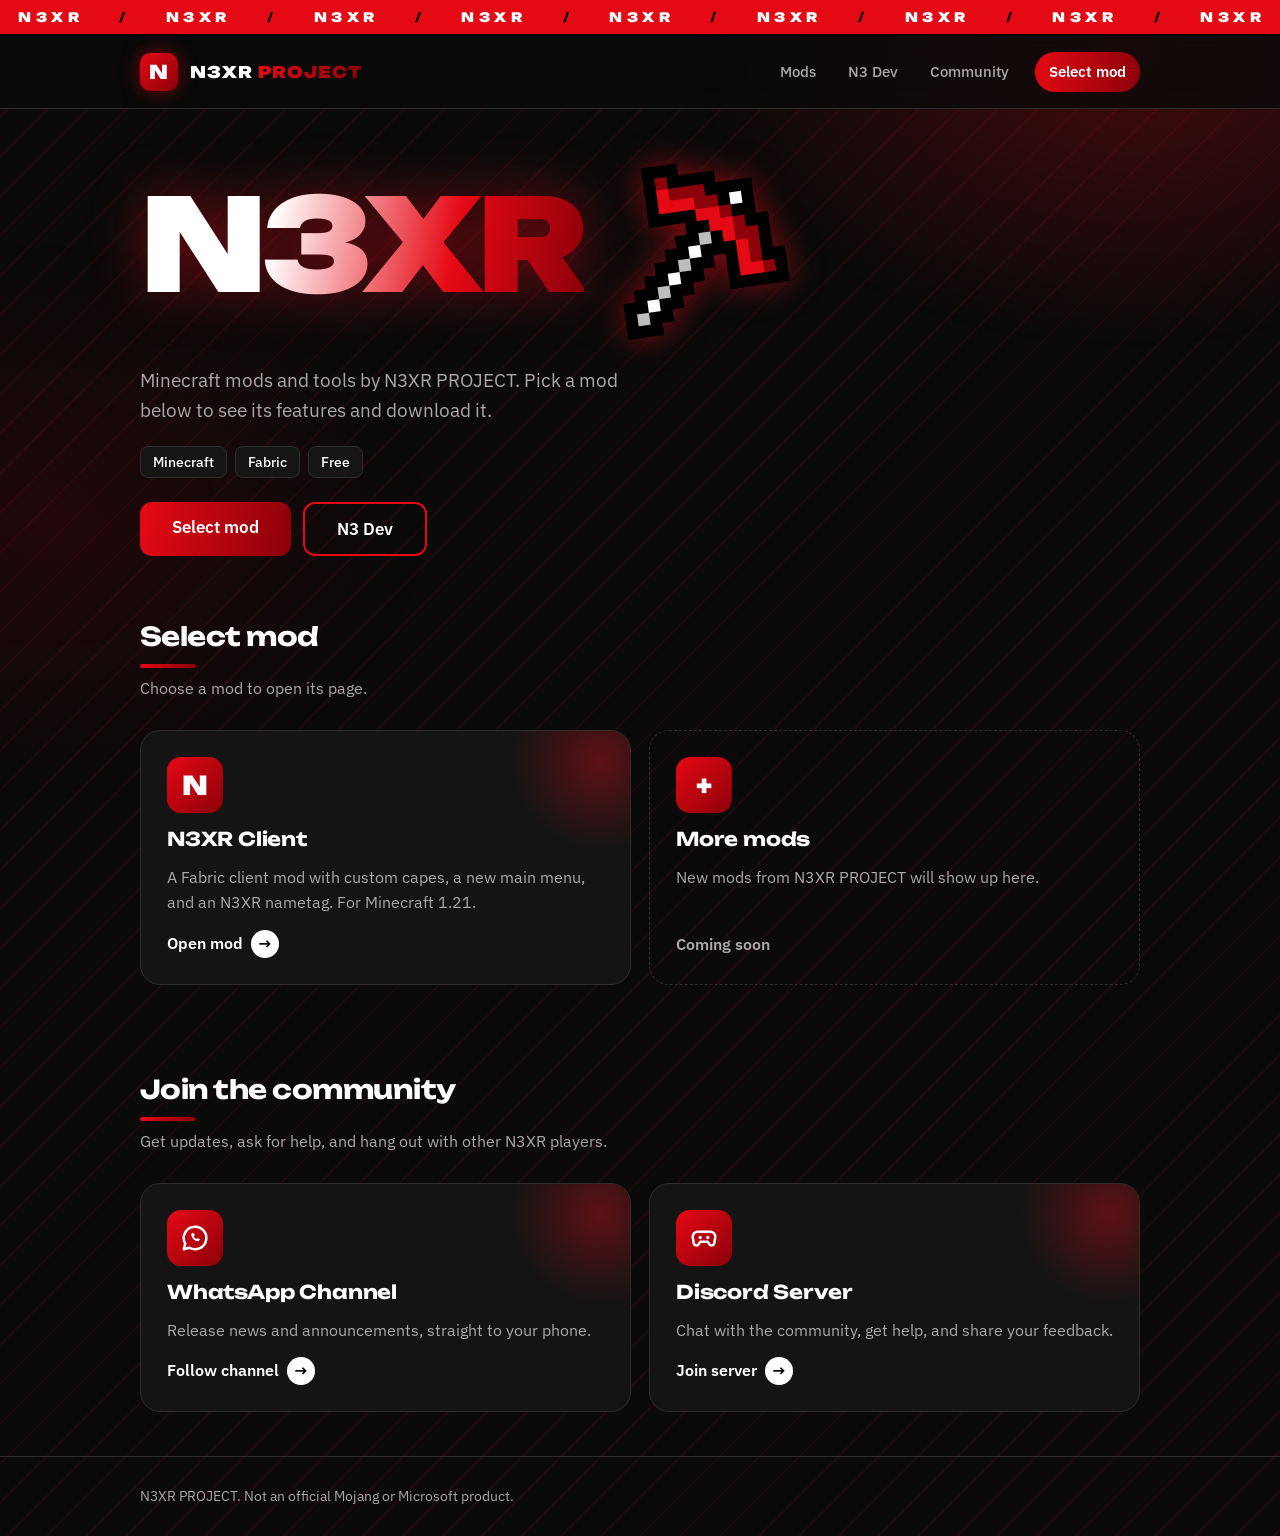
==== commit 41ff5057: "Update index.html" ====
--- a/index.html
+++ b/index.html
@@ -7,7 +7,38 @@
 <link rel="preconnect" href="https://fonts.googleapis.com">
 <link rel="preconnect" href="https://fonts.gstatic.com" crossorigin>
 <link href="https://fonts.googleapis.com/css2?family=Unbounded:wght@500;700;900&family=IBM+Plex+Sans:wght@400;500;600&display=swap" rel="stylesheet">
-<link rel="stylesheet" href="style.css?v=3">
+<link rel="stylesheet" href="style.css?v=4">
+<style>
+/* salinan aturan terbaru (cadangan kalau style.css di repo masih lama) */
+.herobtns{display:flex;flex-wrap:wrap;gap:12px;margin-top:24px}
+.herobtns .btn{display:inline-block;width:auto;padding:14px 32px;margin:0}
+.btn.ghost{background:transparent;color:#fff;border:2px solid var(--a)}
+.btn.ghost:hover{background:var(--a)}
+.dev-hero{display:flex;align-items:center;gap:32px;flex-wrap:wrap;padding:56px 0 40px}
+.dev-hero h1{font-size:clamp(46px,10vw,92px);margin:0 0 10px}
+.dev-hero .lead{margin:0 0 16px}
+.avatar{width:clamp(112px,24vw,168px);aspect-ratio:1;border-radius:30px;display:grid;place-items:center;font:900 clamp(52px,11vw,80px) var(--display);color:#fff;
+  background:linear-gradient(135deg,var(--a),var(--b));box-shadow:0 0 56px color-mix(in srgb,var(--a) 42%,transparent);transform:rotate(-4deg);overflow:hidden;flex:none}
+.avatar img{width:100%;height:100%;object-fit:cover}
+.about{max-width:62ch;font-size:18px;color:var(--muted);margin:0}
+.chips{display:flex;flex-wrap:wrap;gap:10px;margin:0;padding:0;list-style:none}
+.chips li{padding:9px 20px;border-radius:999px;border:1.5px solid var(--line);background:var(--card);font-weight:600;transition:border-color .2s}
+.chips li:hover{border-color:var(--a)}
+
+/* ---- perapihan v3 ---- */
+section{padding:44px 0}
+.hero.one{padding:40px 0 20px}
+.hero .tags{margin-bottom:0}
+.dev-hero{padding:40px 0 16px}
+.dev-hero h1{line-height:1.18;padding-bottom:.1em}
+nav a.back{display:inline-flex;align-items:center}
+@media (max-width:640px){
+  nav a.back{display:inline-flex;padding:8px 12px;font-size:18px}
+  nav a.back .lbl{display:none}
+  section{padding:34px 0}
+  .hero.one{padding-top:28px}
+}
+</style>
 </head>
 <body>
 <div class="ticker" aria-hidden="true"><div class="track" id="track"></div></div>
--- a/style.css
+++ b/style.css
@@ -159,6 +159,7 @@
 .chips li:hover{border-color:var(--a)}
 
 /* ---- perapihan v3 ---- */
+section{padding:44px 0}
 .hero.one{padding:40px 0 20px}
 .hero .tags{margin-bottom:0}
 .dev-hero{padding:40px 0 16px}
